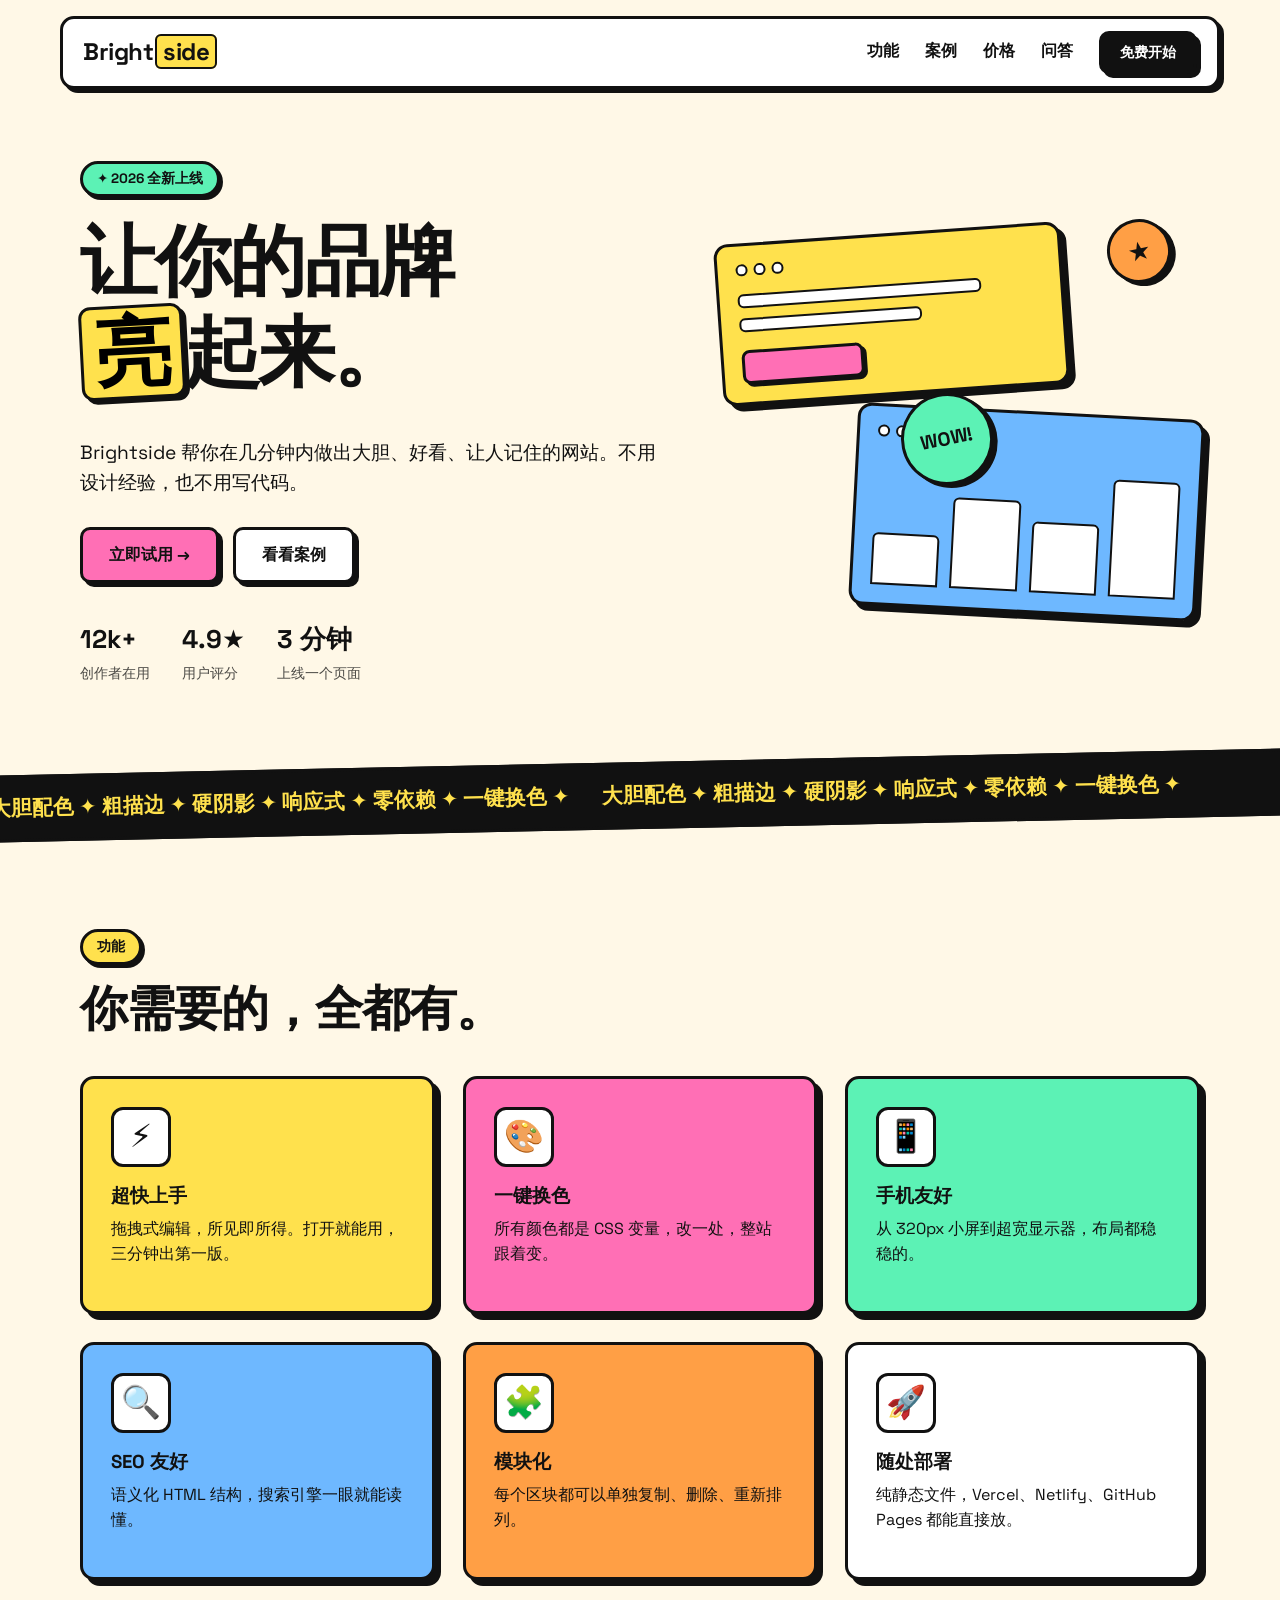
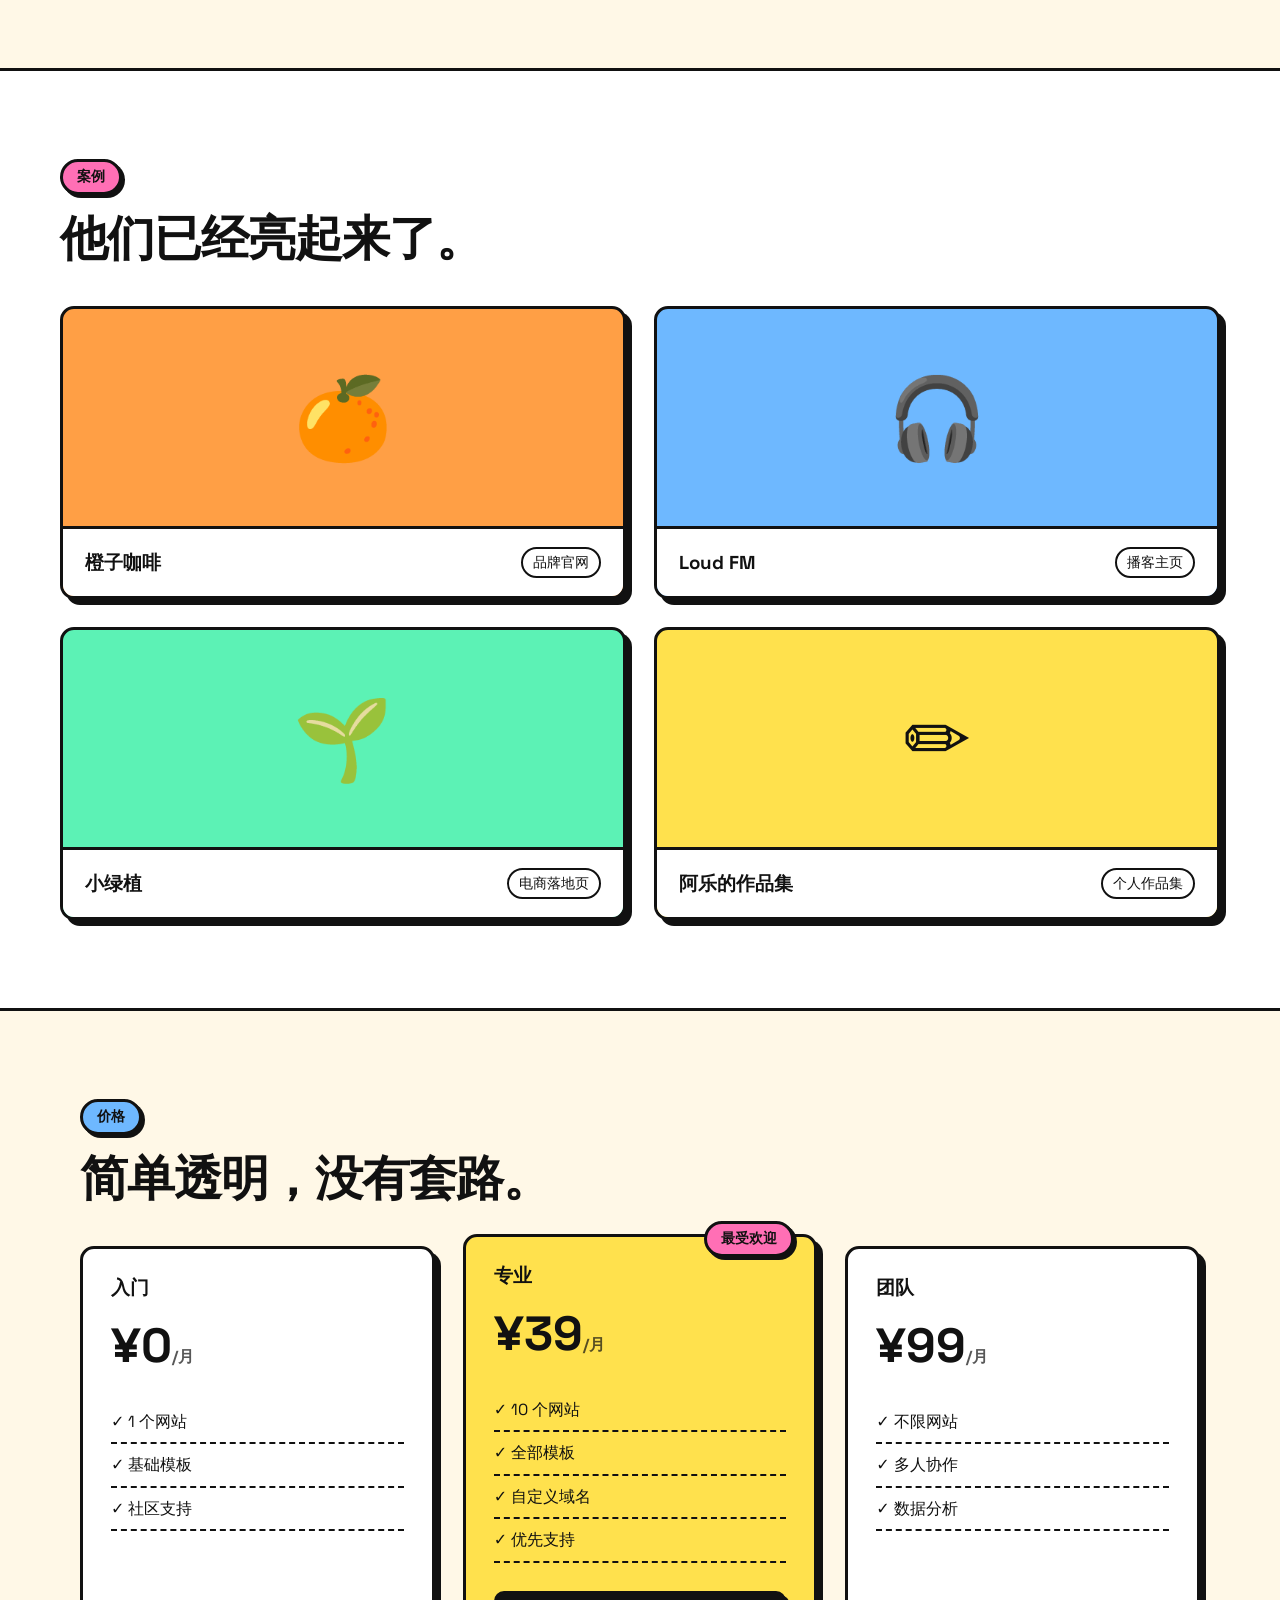
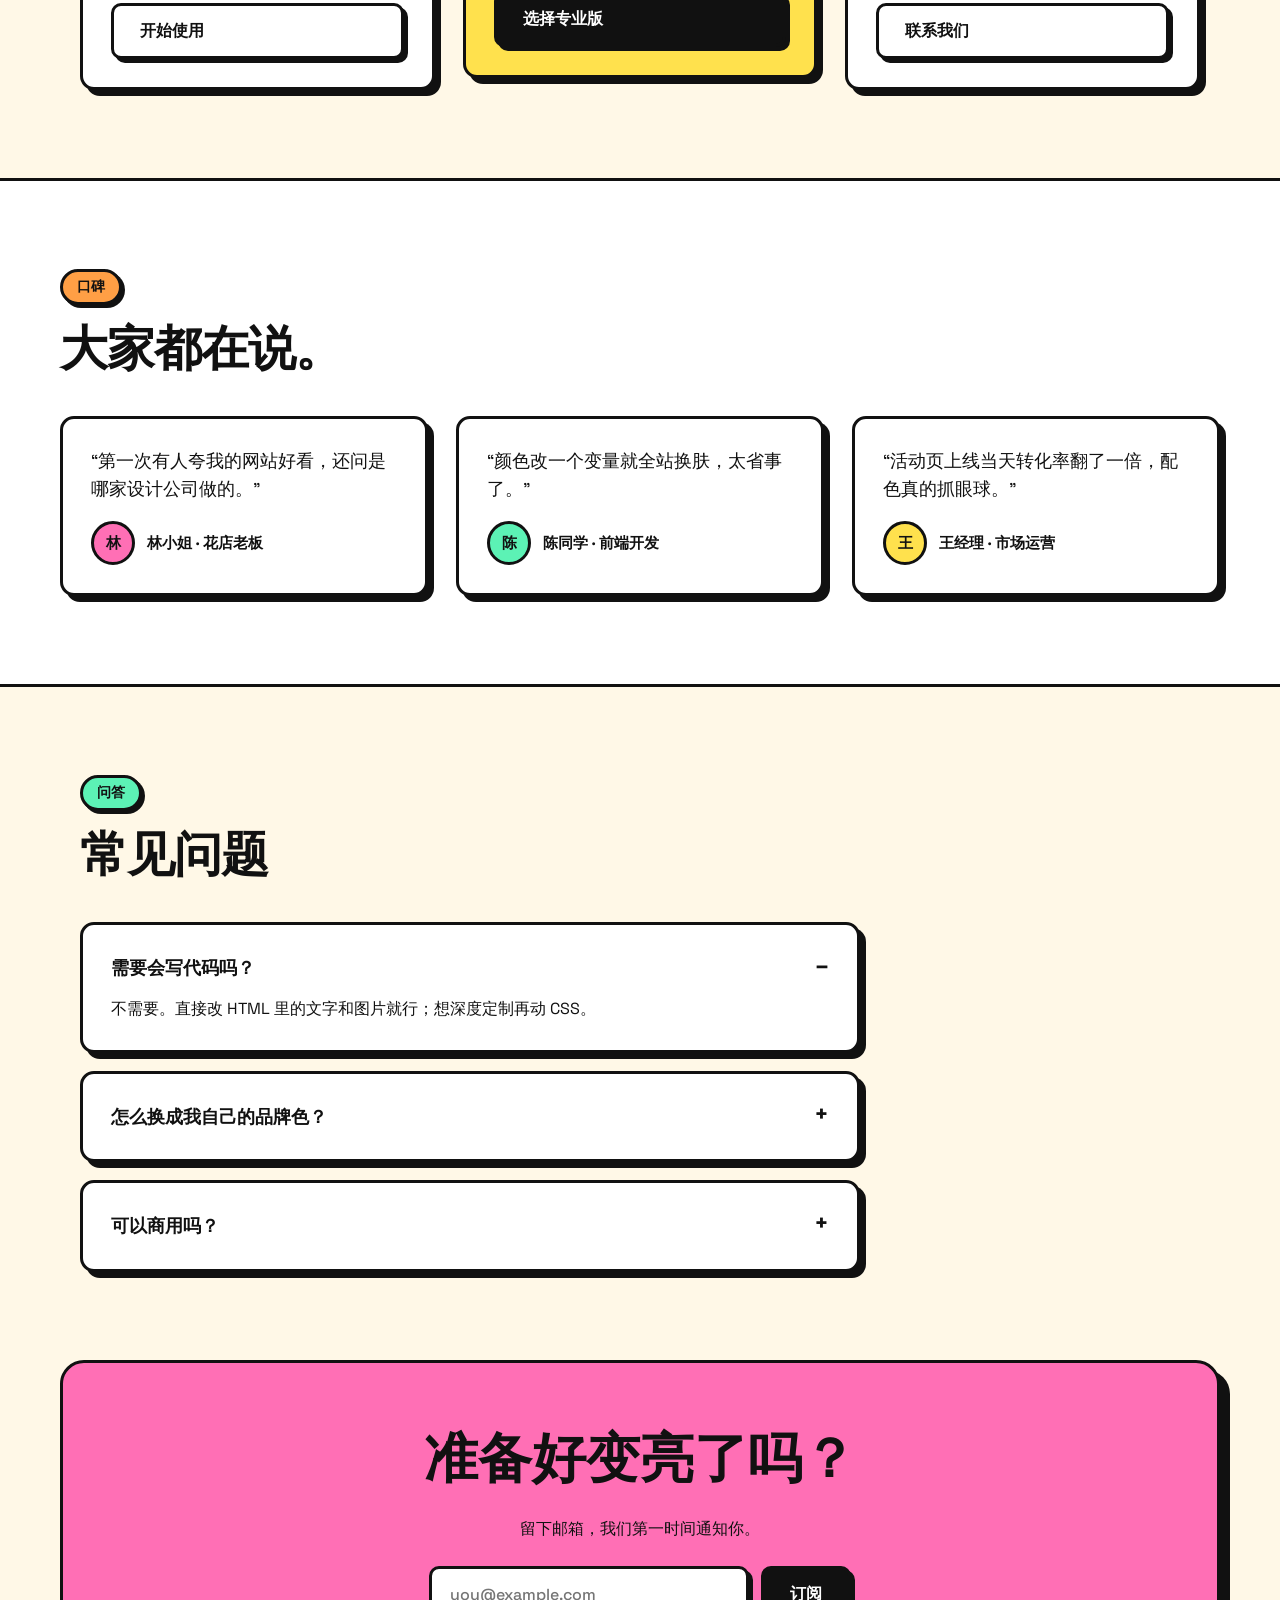
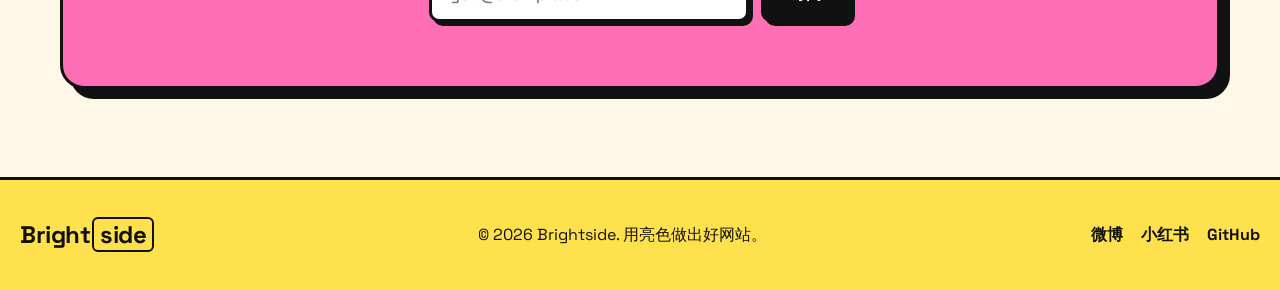
==== index.html @ 1e94d337 "Add Brightside neo-brutal bright landing page template Co-Authored-By: Claude Opus 5.5 (1M context) " ====
<!doctype html>
<html lang="zh-CN">
<head>
  <meta charset="utf-8">
  <meta name="viewport" content="width=device-width, initial-scale=1">
  <title>Brightside · 亮色网站模板</title>
  <meta name="description" content="一个 Neo-Brutal 风格的亮色网站模板：纯色亮块、粗黑描边、硬阴影。">
  <link rel="preconnect" href="https://fonts.googleapis.com">
  <link rel="preconnect" href="https://fonts.gstatic.com" crossorigin>
  <link href="https://fonts.googleapis.com/css2?family=Space+Grotesk:wght@500;700&display=swap" rel="stylesheet">
  <link rel="stylesheet" href="styles.css">
</head>
<body>

  <header class="nav">
    <a class="logo" href="#">Bright<span>side</span></a>
    <nav class="nav-links" id="navLinks">
      <a href="#features">功能</a>
      <a href="#work">案例</a>
      <a href="#pricing">价格</a>
      <a href="#faq">问答</a>
    </nav>
    <a class="btn btn-sm btn-dark nav-cta" href="#cta">免费开始</a>
    <button class="menu-btn" id="menuBtn" aria-label="打开菜单" aria-expanded="false">☰</button>
  </header>

  <main>
    <!-- Hero -->
    <section class="hero">
      <div class="hero-text">
        <span class="tag bg-mint">✦ 2026 全新上线</span>
        <h1>让你的品牌<br><mark>亮</mark>起来。</h1>
        <p class="lead">Brightside 帮你在几分钟内做出大胆、好看、让人记住的网站。不用设计经验，也不用写代码。</p>
        <div class="hero-actions">
          <a class="btn btn-pink" href="#cta">立即试用 →</a>
          <a class="btn btn-white" href="#work">看看案例</a>
        </div>
        <ul class="hero-stats">
          <li><strong>12k+</strong><span>创作者在用</span></li>
          <li><strong>4.9★</strong><span>用户评分</span></li>
          <li><strong>3 分钟</strong><span>上线一个页面</span></li>
        </ul>
      </div>
      <div class="hero-art" aria-hidden="true">
        <div class="card-stack">
          <div class="mock bg-yellow rot-l">
            <div class="mock-bar"><i></i><i></i><i></i></div>
            <div class="mock-line w80"></div>
            <div class="mock-line w60"></div>
            <div class="mock-btn bg-pink"></div>
          </div>
          <div class="mock bg-blue rot-r">
            <div class="mock-bar"><i></i><i></i><i></i></div>
            <div class="mock-chart">
              <span style="height:40%"></span><span style="height:70%"></span><span style="height:55%"></span><span style="height:90%"></span>
            </div>
          </div>
          <div class="sticker bg-mint">WOW!</div>
          <div class="sticker sticker-2 bg-orange">★</div>
        </div>
      </div>
    </section>

    <!-- Marquee -->
    <div class="marquee" aria-hidden="true">
      <div class="marquee-track">
        <span>大胆配色 ✦ 粗描边 ✦ 硬阴影 ✦ 响应式 ✦ 零依赖 ✦ 一键换色 ✦</span>
        <span>大胆配色 ✦ 粗描边 ✦ 硬阴影 ✦ 响应式 ✦ 零依赖 ✦ 一键换色 ✦</span>
      </div>
    </div>

    <!-- Features -->
    <section class="section" id="features">
      <div class="section-head">
        <span class="tag bg-yellow">功能</span>
        <h2>你需要的，全都有。</h2>
      </div>
      <div class="grid-3">
        <article class="box bg-yellow">
          <div class="icon">⚡</div>
          <h3>超快上手</h3>
          <p>拖拽式编辑，所见即所得。打开就能用，三分钟出第一版。</p>
        </article>
        <article class="box bg-pink">
          <div class="icon">🎨</div>
          <h3>一键换色</h3>
          <p>所有颜色都是 CSS 变量，改一处，整站跟着变。</p>
        </article>
        <article class="box bg-mint">
          <div class="icon">📱</div>
          <h3>手机友好</h3>
          <p>从 320px 小屏到超宽显示器，布局都稳稳的。</p>
        </article>
        <article class="box bg-blue">
          <div class="icon">🔍</div>
          <h3>SEO 友好</h3>
          <p>语义化 HTML 结构，搜索引擎一眼就能读懂。</p>
        </article>
        <article class="box bg-orange">
          <div class="icon">🧩</div>
          <h3>模块化</h3>
          <p>每个区块都可以单独复制、删除、重新排列。</p>
        </article>
        <article class="box bg-white">
          <div class="icon">🚀</div>
          <h3>随处部署</h3>
          <p>纯静态文件，Vercel、Netlify、GitHub Pages 都能直接放。</p>
        </article>
      </div>
    </section>

    <!-- Work -->
    <section class="section section-alt" id="work">
      <div class="section-head">
        <span class="tag bg-pink">案例</span>
        <h2>他们已经亮起来了。</h2>
      </div>
      <div class="work-grid">
        <a class="work bg-orange" href="#">
          <div class="work-img">🍊</div>
          <div class="work-meta"><h3>橙子咖啡</h3><span>品牌官网</span></div>
        </a>
        <a class="work bg-blue" href="#">
          <div class="work-img">🎧</div>
          <div class="work-meta"><h3>Loud FM</h3><span>播客主页</span></div>
        </a>
        <a class="work bg-mint" href="#">
          <div class="work-img">🌱</div>
          <div class="work-meta"><h3>小绿植</h3><span>电商落地页</span></div>
        </a>
        <a class="work bg-yellow" href="#">
          <div class="work-img">✏️</div>
          <div class="work-meta"><h3>阿乐的作品集</h3><span>个人作品集</span></div>
        </a>
      </div>
    </section>

    <!-- Pricing -->
    <section class="section" id="pricing">
      <div class="section-head">
        <span class="tag bg-blue">价格</span>
        <h2>简单透明，没有套路。</h2>
      </div>
      <div class="grid-3 pricing">
        <article class="box bg-white plan">
          <h3>入门</h3>
          <p class="price">¥0<small>/月</small></p>
          <ul><li>1 个网站</li><li>基础模板</li><li>社区支持</li></ul>
          <a class="btn btn-white" href="#cta">开始使用</a>
        </article>
        <article class="box bg-yellow plan plan-hot">
          <span class="badge bg-pink">最受欢迎</span>
          <h3>专业</h3>
          <p class="price">¥39<small>/月</small></p>
          <ul><li>10 个网站</li><li>全部模板</li><li>自定义域名</li><li>优先支持</li></ul>
          <a class="btn btn-dark" href="#cta">选择专业版</a>
        </article>
        <article class="box bg-white plan">
          <h3>团队</h3>
          <p class="price">¥99<small>/月</small></p>
          <ul><li>不限网站</li><li>多人协作</li><li>数据分析</li></ul>
          <a class="btn btn-white" href="#cta">联系我们</a>
        </article>
      </div>
    </section>

    <!-- Testimonials -->
    <section class="section section-alt">
      <div class="section-head">
        <span class="tag bg-orange">口碑</span>
        <h2>大家都在说。</h2>
      </div>
      <div class="grid-3">
        <blockquote class="box bg-white quote">
          <p>“第一次有人夸我的网站好看，还问是哪家设计公司做的。”</p>
          <footer><span class="avatar bg-pink">林</span>林小姐 · 花店老板</footer>
        </blockquote>
        <blockquote class="box bg-white quote">
          <p>“颜色改一个变量就全站换肤，太省事了。”</p>
          <footer><span class="avatar bg-mint">陈</span>陈同学 · 前端开发</footer>
        </blockquote>
        <blockquote class="box bg-white quote">
          <p>“活动页上线当天转化率翻了一倍，配色真的抓眼球。”</p>
          <footer><span class="avatar bg-yellow">王</span>王经理 · 市场运营</footer>
        </blockquote>
      </div>
    </section>

    <!-- FAQ -->
    <section class="section" id="faq">
      <div class="section-head">
        <span class="tag bg-mint">问答</span>
        <h2>常见问题</h2>
      </div>
      <div class="faq">
        <details class="box bg-white" open>
          <summary>需要会写代码吗？</summary>
          <p>不需要。直接改 HTML 里的文字和图片就行；想深度定制再动 CSS。</p>
        </details>
        <details class="box bg-white">
          <summary>怎么换成我自己的品牌色？</summary>
          <p>打开 styles.css，修改最上面 :root 里的颜色变量即可，全站自动同步。</p>
        </details>
        <details class="box bg-white">
          <summary>可以商用吗？</summary>
          <p>可以，这个模板可以自由用于个人和商业项目。</p>
        </details>
      </div>
    </section>

    <!-- CTA -->
    <section class="cta bg-pink" id="cta">
      <h2>准备好变亮了吗？</h2>
      <p>留下邮箱，我们第一时间通知你。</p>
      <form class="cta-form" onsubmit="event.preventDefault(); this.querySelector('button').textContent='已订阅 ✓';">
        <input type="email" placeholder="you@example.com" required aria-label="邮箱">
        <button class="btn btn-dark" type="submit">订阅</button>
      </form>
    </section>
  </main>

  <footer class="footer">
    <a class="logo" href="#">Bright<span>side</span></a>
    <p>© 2026 Brightside. 用亮色做出好网站。</p>
    <div class="footer-links">
      <a href="#">微博</a><a href="#">小红书</a><a href="#">GitHub</a>
    </div>
  </footer>

  <script>
    const btn = document.getElementById('menuBtn');
    const links = document.getElementById('navLinks');
    btn.addEventListener('click', () => {
      const open = links.classList.toggle('open');
      btn.setAttribute('aria-expanded', open);
    });
    links.querySelectorAll('a').forEach(a => a.addEventListener('click', () => links.classList.remove('open')));
  </script>
</body>
</html>
---- styles.css ----
/* ==========================================================
   Brightside · Neo-Brutal 亮色模板
   换品牌色：只需修改下面 :root 里的变量
   ========================================================== */
:root {
  --yellow: #FFE14D;
  --pink:   #FF6FB5;
  --mint:   #5CF2B5;
  --blue:   #6EB8FF;
  --orange: #FF9F45;
  --white:  #FFFFFF;
  --cream:  #FFF8E7;
  --ink:    #111111;

  --border: 3px solid var(--ink);
  --shadow: 6px 6px 0 var(--ink);
  --shadow-sm: 4px 4px 0 var(--ink);
  --radius: 14px;
  --max: 1160px;
  --font: "Space Grotesk", "PingFang SC", "Microsoft YaHei", "Noto Sans SC", system-ui, sans-serif;
}

*, *::before, *::after { box-sizing: border-box; }
html { scroll-behavior: smooth; overflow-x: clip; }
body {
  margin: 0;
  font-family: var(--font);
  color: var(--ink);
  background: var(--cream);
  line-height: 1.6;
  -webkit-font-smoothing: antialiased;
  overflow-x: clip;
}
a { color: inherit; text-decoration: none; }
h1, h2, h3 { line-height: 1.15; margin: 0 0 .5em; font-weight: 700; }
p { margin: 0 0 1em; }

/* ---------- 颜色工具类 ---------- */
.bg-yellow { background: var(--yellow); }
.bg-pink   { background: var(--pink); }
.bg-mint   { background: var(--mint); }
.bg-blue   { background: var(--blue); }
.bg-orange { background: var(--orange); }
.bg-white  { background: var(--white); }

/* ---------- 通用组件 ---------- */
.box {
  border: var(--border);
  border-radius: var(--radius);
  box-shadow: var(--shadow);
  padding: 28px;
  transition: transform .15s, box-shadow .15s;
}
.box:hover { transform: translate(-3px, -3px); box-shadow: 9px 9px 0 var(--ink); }

.tag, .badge {
  display: inline-block;
  border: var(--border);
  border-radius: 999px;
  padding: 4px 14px;
  font-size: .85rem;
  font-weight: 700;
  box-shadow: 3px 3px 0 var(--ink);
}

.btn {
  display: inline-flex;
  align-items: center;
  gap: 6px;
  border: var(--border);
  border-radius: 10px;
  padding: 14px 26px;
  font: 700 1rem var(--font);
  cursor: pointer;
  box-shadow: var(--shadow-sm);
  transition: transform .1s, box-shadow .1s;
}
.btn:hover  { transform: translate(-2px, -2px); box-shadow: 6px 6px 0 var(--ink); }
.btn:active { transform: translate(4px, 4px);  box-shadow: 0 0 0 var(--ink); }
.btn-sm    { padding: 9px 18px; font-size: .9rem; }
.btn-pink  { background: var(--pink); }
.btn-white { background: var(--white); }
.btn-dark  { background: var(--ink); color: var(--white); }

/* ---------- 导航 ---------- */
.nav {
  position: sticky; top: 0; z-index: 10;
  display: flex; align-items: center; gap: 24px;
  max-width: var(--max); margin: 16px auto 0; padding: 12px 20px;
  background: var(--white);
  border: var(--border); border-radius: var(--radius); box-shadow: var(--shadow-sm);
}
.logo { font-size: 1.5rem; font-weight: 700; letter-spacing: -.02em; }
.logo span { background: var(--yellow); padding: 0 6px; border: 2px solid var(--ink); border-radius: 6px; margin-left: 2px; }
.nav-links { display: flex; gap: 22px; margin-left: auto; font-weight: 700; }
.nav-links a { padding: 4px 2px; border-bottom: 3px solid transparent; }
.nav-links a:hover { border-color: var(--pink); }
.menu-btn { display: none; margin-left: auto; font-size: 1.4rem; background: var(--yellow); border: var(--border); border-radius: 8px; padding: 2px 12px; cursor: pointer; }

/* ---------- Hero ---------- */
.hero {
  max-width: var(--max); margin: 0 auto; padding: 72px 20px 64px;
  display: grid; grid-template-columns: 1.1fr .9fr; gap: 48px; align-items: center;
}
.hero h1 { font-size: clamp(2.6rem, 6vw, 4.8rem); letter-spacing: -.03em; margin-top: 20px; }
.hero mark { background: var(--yellow); padding: 0 .15em; border: var(--border); border-radius: 12px; box-shadow: var(--shadow-sm); display: inline-block; transform: rotate(-3deg); }
.lead { font-size: 1.2rem; max-width: 34em; }
.hero-actions { display: flex; flex-wrap: wrap; gap: 14px; margin: 28px 0 36px; }
.hero-stats { list-style: none; padding: 0; margin: 0; display: flex; gap: 32px; flex-wrap: wrap; }
.hero-stats strong { display: block; font-size: 1.6rem; }
.hero-stats span { font-size: .9rem; opacity: .75; }

.hero-art { position: relative; min-height: 380px; }
.card-stack { position: relative; height: 100%; min-height: 380px; }
.mock {
  position: absolute; width: 72%; padding: 18px;
  border: var(--border); border-radius: var(--radius); box-shadow: var(--shadow);
}
.mock:first-child { top: 0; left: 0; }
.mock:nth-child(2) { bottom: 0; right: 0; }
.rot-l { transform: rotate(-4deg); }
.rot-r { transform: rotate(3deg); }
.mock-bar { display: flex; gap: 6px; margin-bottom: 18px; }
.mock-bar i { width: 12px; height: 12px; border-radius: 50%; border: 2px solid var(--ink); background: var(--white); }
.mock-line { height: 14px; background: var(--white); border: 2px solid var(--ink); border-radius: 6px; margin-bottom: 10px; }
.w80 { width: 80%; } .w60 { width: 60%; }
.mock-btn { width: 40%; height: 34px; border: var(--border); border-radius: 8px; margin-top: 18px; box-shadow: 3px 3px 0 var(--ink); }
.mock-chart { display: flex; align-items: flex-end; gap: 12px; height: 130px; }
.mock-chart span { flex: 1; background: var(--white); border: 2px solid var(--ink); border-radius: 6px 6px 0 0; }
.sticker {
  position: absolute; top: 42%; left: 38%;
  border: var(--border); border-radius: 50%; width: 92px; height: 92px;
  display: grid; place-items: center; font-weight: 700; font-size: 1.2rem;
  box-shadow: var(--shadow-sm); transform: rotate(-12deg);
  animation: bob 3s ease-in-out infinite;
}
.sticker-2 { top: -14px; left: auto; right: 6%; width: 64px; height: 64px; font-size: 1.6rem; animation-delay: -1.5s; }
@keyframes bob { 50% { translate: 0 -10px; } }

/* ---------- 跑马灯 ---------- */
.marquee { overflow: hidden; background: var(--ink); color: var(--yellow); border-block: var(--border); padding: 14px 0; transform: rotate(-1.2deg); margin: 12px -10px; }
.marquee-track { display: flex; width: max-content; animation: scroll 22s linear infinite; }
.marquee-track span { font-size: 1.3rem; font-weight: 700; white-space: nowrap; padding-right: 2rem; }
@keyframes scroll { to { transform: translateX(-50%); } }

/* ---------- 区块 ---------- */
.section { max-width: var(--max); margin: 0 auto; padding: 88px 20px; }
.section-alt { max-width: none; background: var(--white); border-block: var(--border); }
.section-alt > * { max-width: var(--max); margin-inline: auto; }
.section-head { margin-bottom: 40px; }
.section-head h2 { font-size: clamp(2rem, 4vw, 3rem); margin-top: 16px; letter-spacing: -.02em; }

.grid-3 { display: grid; grid-template-columns: repeat(3, 1fr); gap: 28px; }
.icon { font-size: 2rem; width: 60px; height: 60px; display: grid; place-items: center; background: var(--white); border: var(--border); border-radius: 12px; margin-bottom: 18px; }

/* 案例 */
.work-grid { display: grid; grid-template-columns: repeat(2, 1fr); gap: 28px; }
.work { border: var(--border); border-radius: var(--radius); box-shadow: var(--shadow); overflow: hidden; transition: transform .15s, box-shadow .15s; }
.work:hover { transform: translate(-3px, -3px) rotate(-.5deg); box-shadow: 9px 9px 0 var(--ink); }
.work-img { height: 220px; display: grid; place-items: center; font-size: 5rem; border-bottom: var(--border); }
.work-meta { background: var(--white); padding: 18px 22px; display: flex; justify-content: space-between; align-items: center; }
.work-meta h3 { margin: 0; }
.work-meta span { font-size: .9rem; border: 2px solid var(--ink); border-radius: 999px; padding: 2px 10px; }

/* 价格 */
.plan { display: flex; flex-direction: column; position: relative; }
.plan ul { list-style: none; padding: 0; margin: 0 0 28px; flex: 1; }
.plan li { padding: 8px 0; border-bottom: 2px dashed var(--ink); }
.plan li::before { content: "✓ "; font-weight: 700; }
.price { font-size: 3rem; font-weight: 700; margin: 0 0 16px; }
.price small { font-size: 1rem; opacity: .7; }
.plan-hot { transform: translateY(-12px); }
.plan-hot:hover { transform: translate(-3px, -15px); }
.badge { position: absolute; top: -16px; right: 20px; }

/* 口碑 */
.quote { margin: 0; display: flex; flex-direction: column; justify-content: space-between; }
.quote p { font-size: 1.1rem; }
.quote footer { display: flex; align-items: center; gap: 12px; font-weight: 700; font-size: .95rem; }
.avatar { width: 44px; height: 44px; border-radius: 50%; border: var(--border); display: grid; place-items: center; }

/* 问答 */
.faq { display: grid; gap: 18px; max-width: 780px; }
.faq summary { font-weight: 700; font-size: 1.15rem; cursor: pointer; list-style: none; display: flex; justify-content: space-between; }
.faq summary::-webkit-details-marker { display: none; }
.faq summary::after { content: "+"; font-size: 1.5rem; line-height: 1; }
.faq details[open] summary::after { content: "–"; }
.faq details p { margin: 14px 0 0; }

/* CTA */
.cta { max-width: var(--max); margin: 0 auto 88px; padding: 64px 28px; text-align: center; border: var(--border); border-radius: 24px; box-shadow: 10px 10px 0 var(--ink); }
.cta h2 { font-size: clamp(2rem, 5vw, 3.4rem); }
.cta-form { display: flex; gap: 12px; justify-content: center; flex-wrap: wrap; margin-top: 24px; }
.cta-form input { font: 500 1rem var(--font); padding: 14px 18px; min-width: 0; width: 320px; max-width: 100%; border: var(--border); border-radius: 10px; box-shadow: var(--shadow-sm); outline: none; }
.cta-form input:focus { background: var(--yellow); }

/* 页脚 */
.footer { border-top: var(--border); background: var(--yellow); padding: 36px 20px; display: flex; flex-wrap: wrap; gap: 16px; align-items: center; justify-content: space-between; }
.footer p { margin: 0; }
.footer-links { display: flex; gap: 18px; font-weight: 700; }
.footer-links a:hover { text-decoration: underline; text-decoration-thickness: 3px; }

/* ---------- 响应式 ---------- */
@media (max-width: 900px) {
  .hero { grid-template-columns: 1fr; padding-top: 48px; }
  .hero-art { min-height: 320px; }
  .grid-3 { grid-template-columns: 1fr 1fr; }
  .plan-hot { transform: none; }
  .plan-hot:hover { transform: translate(-3px, -3px); }
}
@media (max-width: 640px) {
  .nav { margin: 10px 12px 0; gap: 12px; }
  .nav-cta { display: none; }
  .menu-btn { display: block; }
  .nav-links { display: none; position: absolute; top: calc(100% + 8px); left: 0; right: 0; flex-direction: column; gap: 0; background: var(--white); border: var(--border); border-radius: var(--radius); box-shadow: var(--shadow-sm); padding: 8px 16px; }
  .nav-links.open { display: flex; }
  .nav-links a { padding: 12px 0; border-bottom: 2px dashed var(--ink); }
  .nav-links a:last-child { border-bottom: 0; }
  .hero, .section { padding-left: 16px; padding-right: 16px; }
  .grid-3, .work-grid { grid-template-columns: 1fr; }
  .section { padding-top: 64px; padding-bottom: 64px; }
  .cta { margin: 0 16px 64px; }
  .box { padding: 22px; }
}

@media (prefers-reduced-motion: reduce) {
  *, *::before, *::after { animation: none !important; transition: none !important; }
}
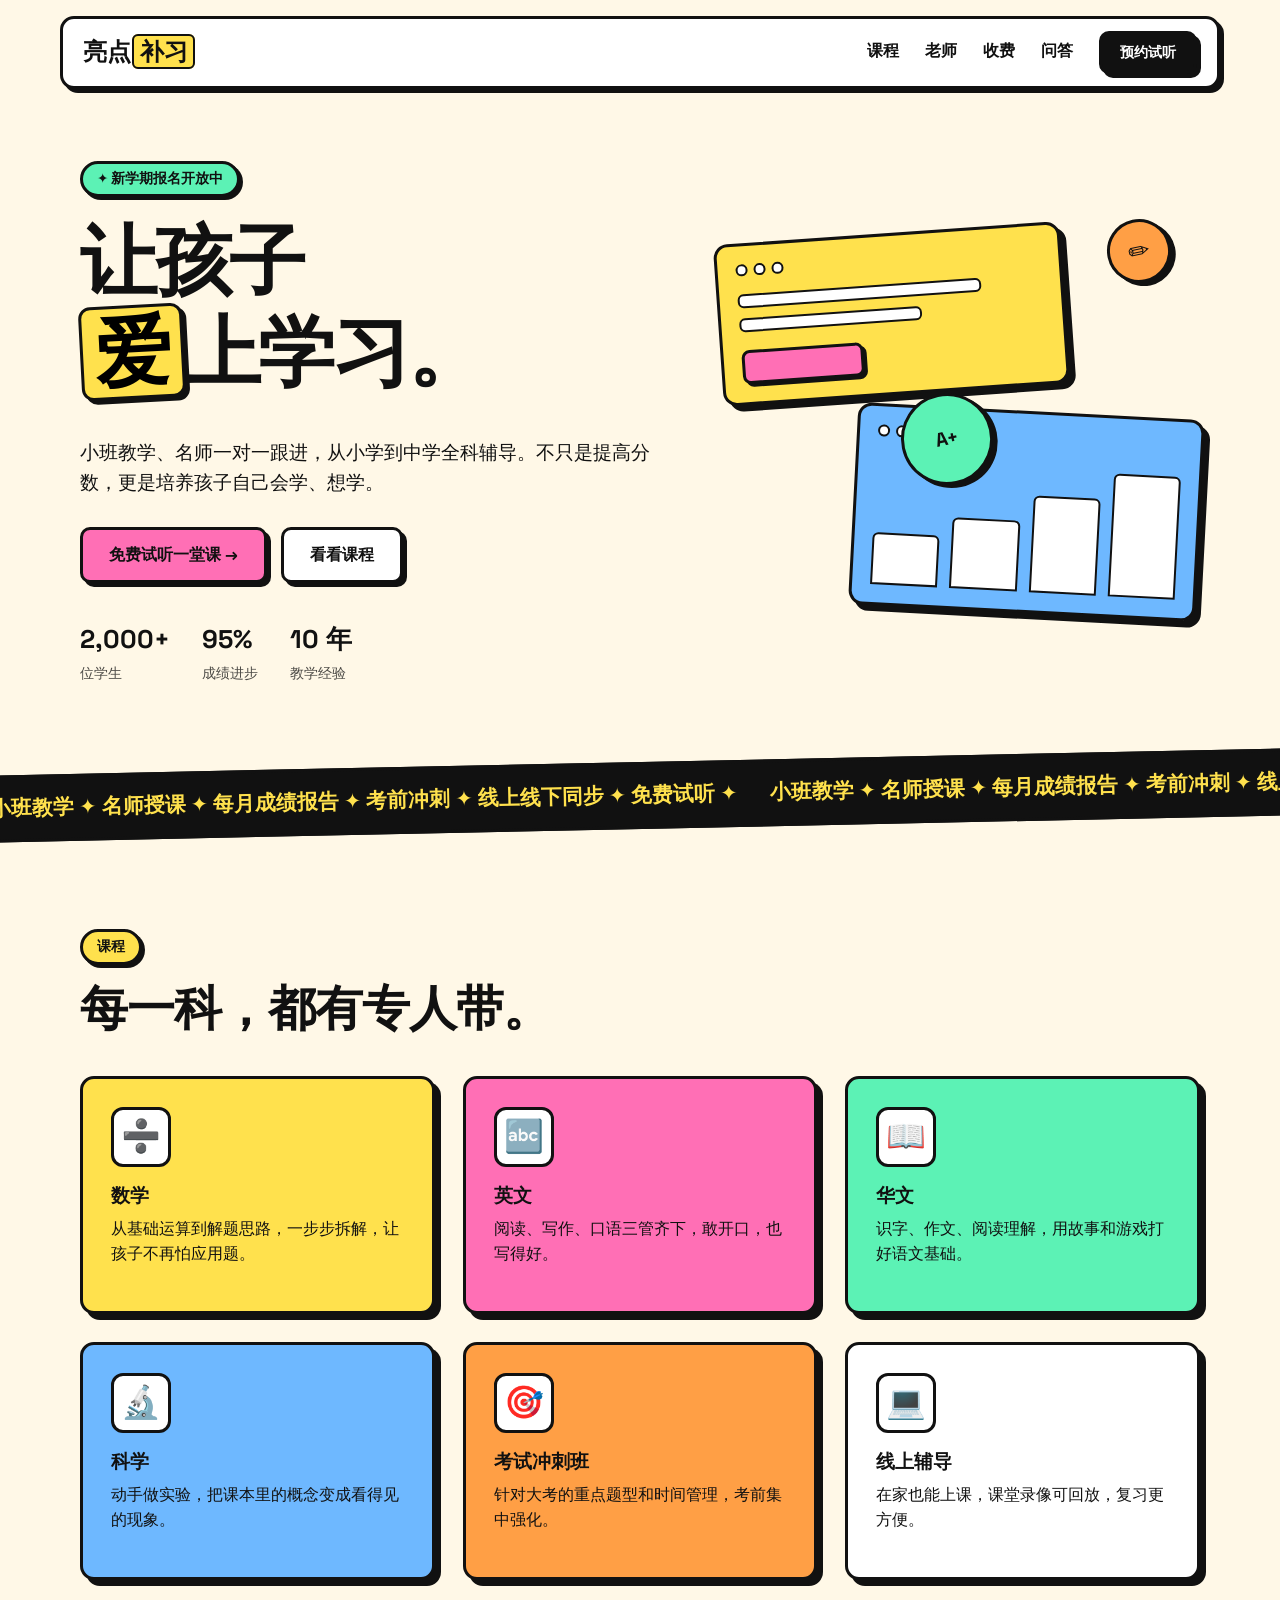
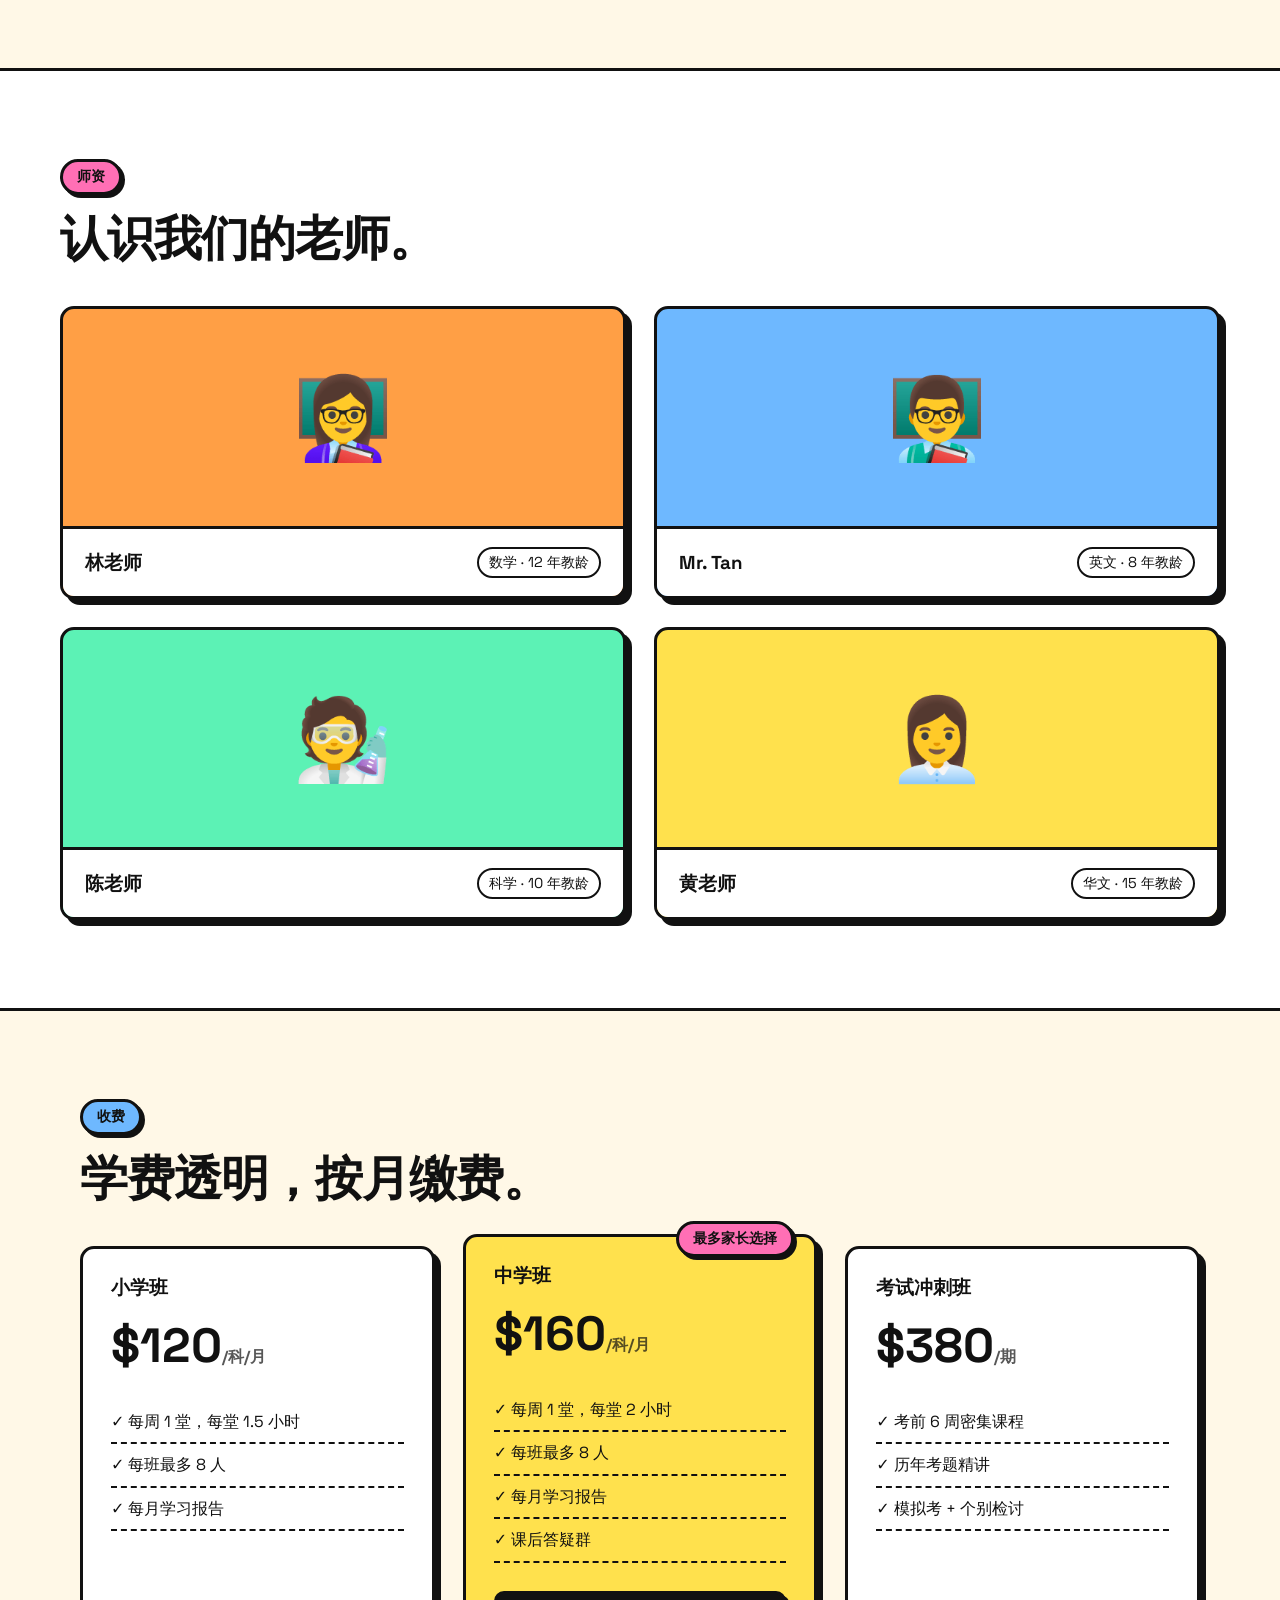
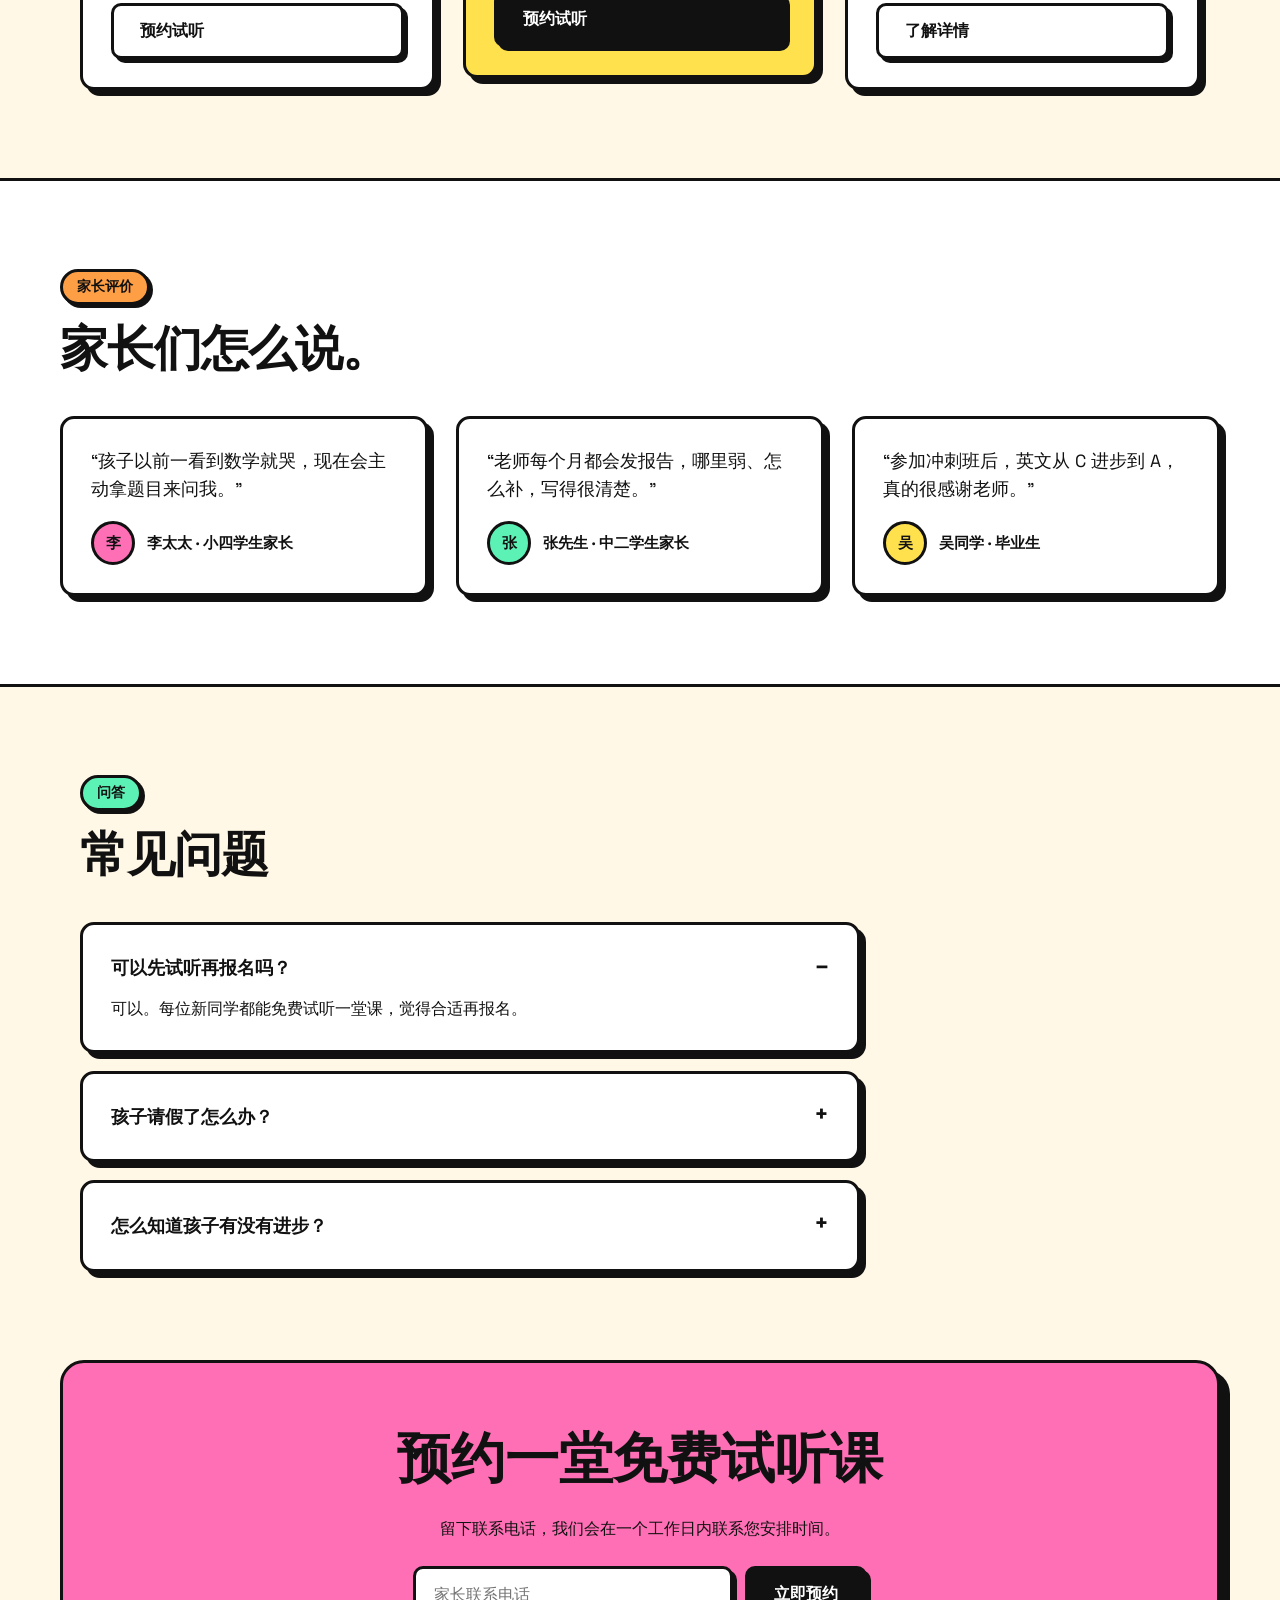
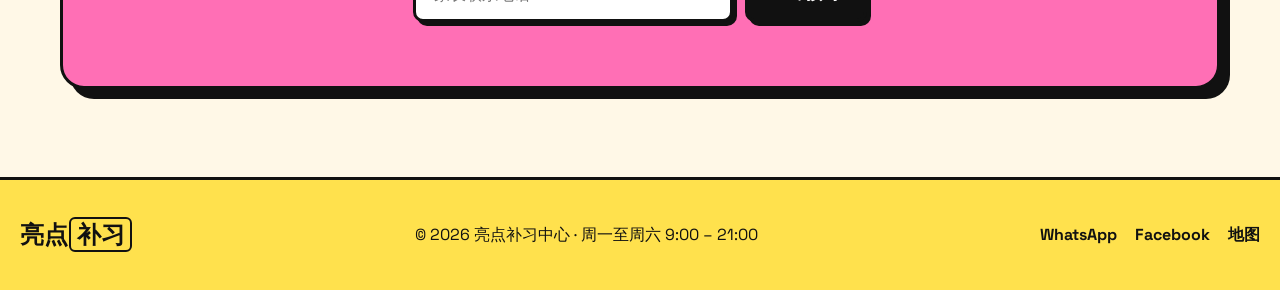
==== commit 4e53938b: "Switch template content to a tuition center theme Co-Authored-By: Claude Opus 5.5 (1M context) <nore" ====
--- a/index.html
+++ b/index.html
@@ -3,8 +3,8 @@
 <head>
   <meta charset="utf-8">
   <meta name="viewport" content="width=device-width, initial-scale=1">
-  <title>Brightside · 亮色网站模板</title>
-  <meta name="description" content="一个 Neo-Brutal 风格的亮色网站模板：纯色亮块、粗黑描边、硬阴影。">
+  <title>亮点补习中心 · Bright Point Learning</title>
+  <meta name="description" content="亮点补习中心：小班教学、名师授课，数学、英文、华文、科学全科辅导。">
   <link rel="preconnect" href="https://fonts.googleapis.com">
   <link rel="preconnect" href="https://fonts.gstatic.com" crossorigin>
   <link href="https://fonts.googleapis.com/css2?family=Space+Grotesk:wght@500;700&display=swap" rel="stylesheet">
@@ -13,14 +13,14 @@
 <body>
 
   <header class="nav">
-    <a class="logo" href="#">Bright<span>side</span></a>
+    <a class="logo" href="#">亮点<span>补习</span></a>
     <nav class="nav-links" id="navLinks">
-      <a href="#features">功能</a>
-      <a href="#work">案例</a>
-      <a href="#pricing">价格</a>
+      <a href="#features">课程</a>
+      <a href="#work">老师</a>
+      <a href="#pricing">收费</a>
       <a href="#faq">问答</a>
     </nav>
-    <a class="btn btn-sm btn-dark nav-cta" href="#cta">免费开始</a>
+    <a class="btn btn-sm btn-dark nav-cta" href="#cta">预约试听</a>
     <button class="menu-btn" id="menuBtn" aria-label="打开菜单" aria-expanded="false">☰</button>
   </header>
 
@@ -28,17 +28,17 @@
     <!-- Hero -->
     <section class="hero">
       <div class="hero-text">
-        <span class="tag bg-mint">✦ 2026 全新上线</span>
-        <h1>让你的品牌<br><mark>亮</mark>起来。</h1>
-        <p class="lead">Brightside 帮你在几分钟内做出大胆、好看、让人记住的网站。不用设计经验，也不用写代码。</p>
+        <span class="tag bg-mint">✦ 新学期报名开放中</span>
+        <h1>让孩子<br><mark>爱</mark>上学习。</h1>
+        <p class="lead">小班教学、名师一对一跟进，从小学到中学全科辅导。不只是提高分数，更是培养孩子自己会学、想学。</p>
         <div class="hero-actions">
-          <a class="btn btn-pink" href="#cta">立即试用 →</a>
-          <a class="btn btn-white" href="#work">看看案例</a>
+          <a class="btn btn-pink" href="#cta">免费试听一堂课 →</a>
+          <a class="btn btn-white" href="#features">看看课程</a>
         </div>
         <ul class="hero-stats">
-          <li><strong>12k+</strong><span>创作者在用</span></li>
-          <li><strong>4.9★</strong><span>用户评分</span></li>
-          <li><strong>3 分钟</strong><span>上线一个页面</span></li>
+          <li><strong>2,000+</strong><span>位学生</span></li>
+          <li><strong>95%</strong><span>成绩进步</span></li>
+          <li><strong>10 年</strong><span>教学经验</span></li>
         </ul>
       </div>
       <div class="hero-art" aria-hidden="true">
@@ -52,11 +52,11 @@
           <div class="mock bg-blue rot-r">
             <div class="mock-bar"><i></i><i></i><i></i></div>
             <div class="mock-chart">
-              <span style="height:40%"></span><span style="height:70%"></span><span style="height:55%"></span><span style="height:90%"></span>
+              <span style="height:40%"></span><span style="height:55%"></span><span style="height:75%"></span><span style="height:95%"></span>
             </div>
           </div>
-          <div class="sticker bg-mint">WOW!</div>
-          <div class="sticker sticker-2 bg-orange">★</div>
+          <div class="sticker bg-mint">A+</div>
+          <div class="sticker sticker-2 bg-orange">✏️</div>
         </div>
       </div>
     </section>
@@ -64,73 +64,73 @@
     <!-- Marquee -->
     <div class="marquee" aria-hidden="true">
       <div class="marquee-track">
-        <span>大胆配色 ✦ 粗描边 ✦ 硬阴影 ✦ 响应式 ✦ 零依赖 ✦ 一键换色 ✦</span>
-        <span>大胆配色 ✦ 粗描边 ✦ 硬阴影 ✦ 响应式 ✦ 零依赖 ✦ 一键换色 ✦</span>
+        <span>小班教学 ✦ 名师授课 ✦ 每月成绩报告 ✦ 考前冲刺 ✦ 线上线下同步 ✦ 免费试听 ✦</span>
+        <span>小班教学 ✦ 名师授课 ✦ 每月成绩报告 ✦ 考前冲刺 ✦ 线上线下同步 ✦ 免费试听 ✦</span>
       </div>
     </div>
 
-    <!-- Features -->
+    <!-- Courses -->
     <section class="section" id="features">
       <div class="section-head">
-        <span class="tag bg-yellow">功能</span>
-        <h2>你需要的，全都有。</h2>
+        <span class="tag bg-yellow">课程</span>
+        <h2>每一科，都有专人带。</h2>
       </div>
       <div class="grid-3">
         <article class="box bg-yellow">
-          <div class="icon">⚡</div>
-          <h3>超快上手</h3>
-          <p>拖拽式编辑，所见即所得。打开就能用，三分钟出第一版。</p>
+          <div class="icon">➗</div>
+          <h3>数学</h3>
+          <p>从基础运算到解题思路，一步步拆解，让孩子不再怕应用题。</p>
         </article>
         <article class="box bg-pink">
-          <div class="icon">🎨</div>
-          <h3>一键换色</h3>
-          <p>所有颜色都是 CSS 变量，改一处，整站跟着变。</p>
+          <div class="icon">🔤</div>
+          <h3>英文</h3>
+          <p>阅读、写作、口语三管齐下，敢开口，也写得好。</p>
         </article>
         <article class="box bg-mint">
-          <div class="icon">📱</div>
-          <h3>手机友好</h3>
-          <p>从 320px 小屏到超宽显示器，布局都稳稳的。</p>
+          <div class="icon">📖</div>
+          <h3>华文</h3>
+          <p>识字、作文、阅读理解，用故事和游戏打好语文基础。</p>
         </article>
         <article class="box bg-blue">
-          <div class="icon">🔍</div>
-          <h3>SEO 友好</h3>
-          <p>语义化 HTML 结构，搜索引擎一眼就能读懂。</p>
+          <div class="icon">🔬</div>
+          <h3>科学</h3>
+          <p>动手做实验，把课本里的概念变成看得见的现象。</p>
         </article>
         <article class="box bg-orange">
-          <div class="icon">🧩</div>
-          <h3>模块化</h3>
-          <p>每个区块都可以单独复制、删除、重新排列。</p>
+          <div class="icon">🎯</div>
+          <h3>考试冲刺班</h3>
+          <p>针对大考的重点题型和时间管理，考前集中强化。</p>
         </article>
         <article class="box bg-white">
-          <div class="icon">🚀</div>
-          <h3>随处部署</h3>
-          <p>纯静态文件，Vercel、Netlify、GitHub Pages 都能直接放。</p>
-        </article>
-      </div>
-    </section>
-
-    <!-- Work -->
+          <div class="icon">💻</div>
+          <h3>线上辅导</h3>
+          <p>在家也能上课，课堂录像可回放，复习更方便。</p>
+        </article>
+      </div>
+    </section>
+
+    <!-- Teachers -->
     <section class="section section-alt" id="work">
       <div class="section-head">
-        <span class="tag bg-pink">案例</span>
-        <h2>他们已经亮起来了。</h2>
+        <span class="tag bg-pink">师资</span>
+        <h2>认识我们的老师。</h2>
       </div>
       <div class="work-grid">
         <a class="work bg-orange" href="#">
-          <div class="work-img">🍊</div>
-          <div class="work-meta"><h3>橙子咖啡</h3><span>品牌官网</span></div>
+          <div class="work-img">👩‍🏫</div>
+          <div class="work-meta"><h3>林老师</h3><span>数学 · 12 年教龄</span></div>
         </a>
         <a class="work bg-blue" href="#">
-          <div class="work-img">🎧</div>
-          <div class="work-meta"><h3>Loud FM</h3><span>播客主页</span></div>
+          <div class="work-img">👨‍🏫</div>
+          <div class="work-meta"><h3>Mr. Tan</h3><span>英文 · 8 年教龄</span></div>
         </a>
         <a class="work bg-mint" href="#">
-          <div class="work-img">🌱</div>
-          <div class="work-meta"><h3>小绿植</h3><span>电商落地页</span></div>
+          <div class="work-img">🧑‍🔬</div>
+          <div class="work-meta"><h3>陈老师</h3><span>科学 · 10 年教龄</span></div>
         </a>
         <a class="work bg-yellow" href="#">
-          <div class="work-img">✏️</div>
-          <div class="work-meta"><h3>阿乐的作品集</h3><span>个人作品集</span></div>
+          <div class="work-img">👩‍💼</div>
+          <div class="work-meta"><h3>黄老师</h3><span>华文 · 15 年教龄</span></div>
         </a>
       </div>
     </section>
@@ -138,28 +138,28 @@
     <!-- Pricing -->
     <section class="section" id="pricing">
       <div class="section-head">
-        <span class="tag bg-blue">价格</span>
-        <h2>简单透明，没有套路。</h2>
+        <span class="tag bg-blue">收费</span>
+        <h2>学费透明，按月缴费。</h2>
       </div>
       <div class="grid-3 pricing">
         <article class="box bg-white plan">
-          <h3>入门</h3>
-          <p class="price">¥0<small>/月</small></p>
-          <ul><li>1 个网站</li><li>基础模板</li><li>社区支持</li></ul>
-          <a class="btn btn-white" href="#cta">开始使用</a>
+          <h3>小学班</h3>
+          <p class="price">$120<small>/科/月</small></p>
+          <ul><li>每周 1 堂，每堂 1.5 小时</li><li>每班最多 8 人</li><li>每月学习报告</li></ul>
+          <a class="btn btn-white" href="#cta">预约试听</a>
         </article>
         <article class="box bg-yellow plan plan-hot">
-          <span class="badge bg-pink">最受欢迎</span>
-          <h3>专业</h3>
-          <p class="price">¥39<small>/月</small></p>
-          <ul><li>10 个网站</li><li>全部模板</li><li>自定义域名</li><li>优先支持</li></ul>
-          <a class="btn btn-dark" href="#cta">选择专业版</a>
+          <span class="badge bg-pink">最多家长选择</span>
+          <h3>中学班</h3>
+          <p class="price">$160<small>/科/月</small></p>
+          <ul><li>每周 1 堂，每堂 2 小时</li><li>每班最多 8 人</li><li>每月学习报告</li><li>课后答疑群</li></ul>
+          <a class="btn btn-dark" href="#cta">预约试听</a>
         </article>
         <article class="box bg-white plan">
-          <h3>团队</h3>
-          <p class="price">¥99<small>/月</small></p>
-          <ul><li>不限网站</li><li>多人协作</li><li>数据分析</li></ul>
-          <a class="btn btn-white" href="#cta">联系我们</a>
+          <h3>考试冲刺班</h3>
+          <p class="price">$380<small>/期</small></p>
+          <ul><li>考前 6 周密集课程</li><li>历年考题精讲</li><li>模拟考 + 个别检讨</li></ul>
+          <a class="btn btn-white" href="#cta">了解详情</a>
         </article>
       </div>
     </section>
@@ -167,21 +167,21 @@
     <!-- Testimonials -->
     <section class="section section-alt">
       <div class="section-head">
-        <span class="tag bg-orange">口碑</span>
-        <h2>大家都在说。</h2>
+        <span class="tag bg-orange">家长评价</span>
+        <h2>家长们怎么说。</h2>
       </div>
       <div class="grid-3">
         <blockquote class="box bg-white quote">
-          <p>“第一次有人夸我的网站好看，还问是哪家设计公司做的。”</p>
-          <footer><span class="avatar bg-pink">林</span>林小姐 · 花店老板</footer>
+          <p>“孩子以前一看到数学就哭，现在会主动拿题目来问我。”</p>
+          <footer><span class="avatar bg-pink">李</span>李太太 · 小四学生家长</footer>
         </blockquote>
         <blockquote class="box bg-white quote">
-          <p>“颜色改一个变量就全站换肤，太省事了。”</p>
-          <footer><span class="avatar bg-mint">陈</span>陈同学 · 前端开发</footer>
+          <p>“老师每个月都会发报告，哪里弱、怎么补，写得很清楚。”</p>
+          <footer><span class="avatar bg-mint">张</span>张先生 · 中二学生家长</footer>
         </blockquote>
         <blockquote class="box bg-white quote">
-          <p>“活动页上线当天转化率翻了一倍，配色真的抓眼球。”</p>
-          <footer><span class="avatar bg-yellow">王</span>王经理 · 市场运营</footer>
+          <p>“参加冲刺班后，英文从 C 进步到 A，真的很感谢老师。”</p>
+          <footer><span class="avatar bg-yellow">吴</span>吴同学 · 毕业生</footer>
         </blockquote>
       </div>
     </section>
@@ -194,36 +194,36 @@
       </div>
       <div class="faq">
         <details class="box bg-white" open>
-          <summary>需要会写代码吗？</summary>
-          <p>不需要。直接改 HTML 里的文字和图片就行；想深度定制再动 CSS。</p>
+          <summary>可以先试听再报名吗？</summary>
+          <p>可以。每位新同学都能免费试听一堂课，觉得合适再报名。</p>
         </details>
         <details class="box bg-white">
-          <summary>怎么换成我自己的品牌色？</summary>
-          <p>打开 styles.css，修改最上面 :root 里的颜色变量即可，全站自动同步。</p>
+          <summary>孩子请假了怎么办？</summary>
+          <p>可以安排到同级其他时段补课，或观看当堂课的录像回放。</p>
         </details>
         <details class="box bg-white">
-          <summary>可以商用吗？</summary>
-          <p>可以，这个模板可以自由用于个人和商业项目。</p>
+          <summary>怎么知道孩子有没有进步？</summary>
+          <p>每月一份学习报告，加上定期的小测和家长面谈，进度一目了然。</p>
         </details>
       </div>
     </section>
 
     <!-- CTA -->
     <section class="cta bg-pink" id="cta">
-      <h2>准备好变亮了吗？</h2>
-      <p>留下邮箱，我们第一时间通知你。</p>
-      <form class="cta-form" onsubmit="event.preventDefault(); this.querySelector('button').textContent='已订阅 ✓';">
-        <input type="email" placeholder="you@example.com" required aria-label="邮箱">
-        <button class="btn btn-dark" type="submit">订阅</button>
+      <h2>预约一堂免费试听课</h2>
+      <p>留下联系电话，我们会在一个工作日内联系您安排时间。</p>
+      <form class="cta-form" onsubmit="event.preventDefault(); this.querySelector('button').textContent='已收到 ✓';">
+        <input type="tel" placeholder="家长联系电话" required aria-label="联系电话">
+        <button class="btn btn-dark" type="submit">立即预约</button>
       </form>
     </section>
   </main>
 
   <footer class="footer">
-    <a class="logo" href="#">Bright<span>side</span></a>
-    <p>© 2026 Brightside. 用亮色做出好网站。</p>
+    <a class="logo" href="#">亮点<span>补习</span></a>
+    <p>© 2026 亮点补习中心 · 周一至周六 9:00 – 21:00</p>
     <div class="footer-links">
-      <a href="#">微博</a><a href="#">小红书</a><a href="#">GitHub</a>
+      <a href="#">WhatsApp</a><a href="#">Facebook</a><a href="#">地图</a>
     </div>
   </footer>
 
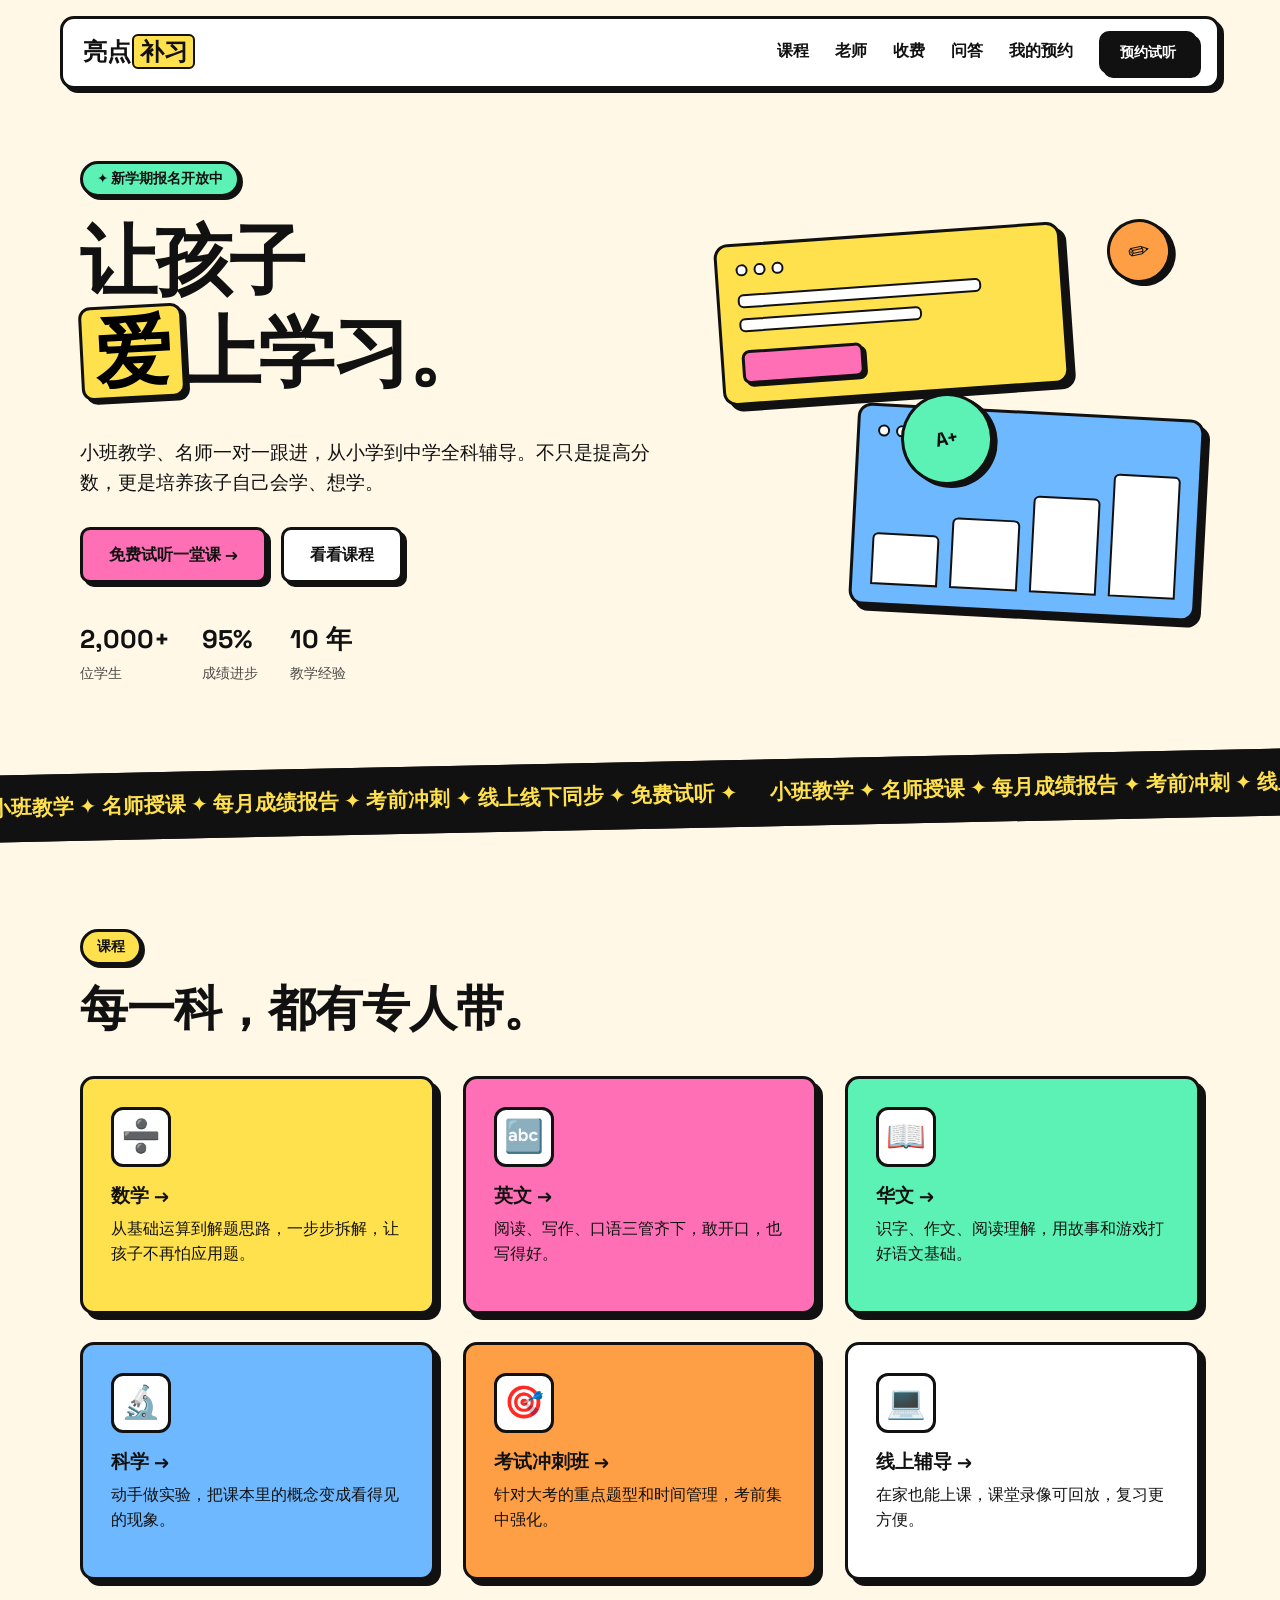
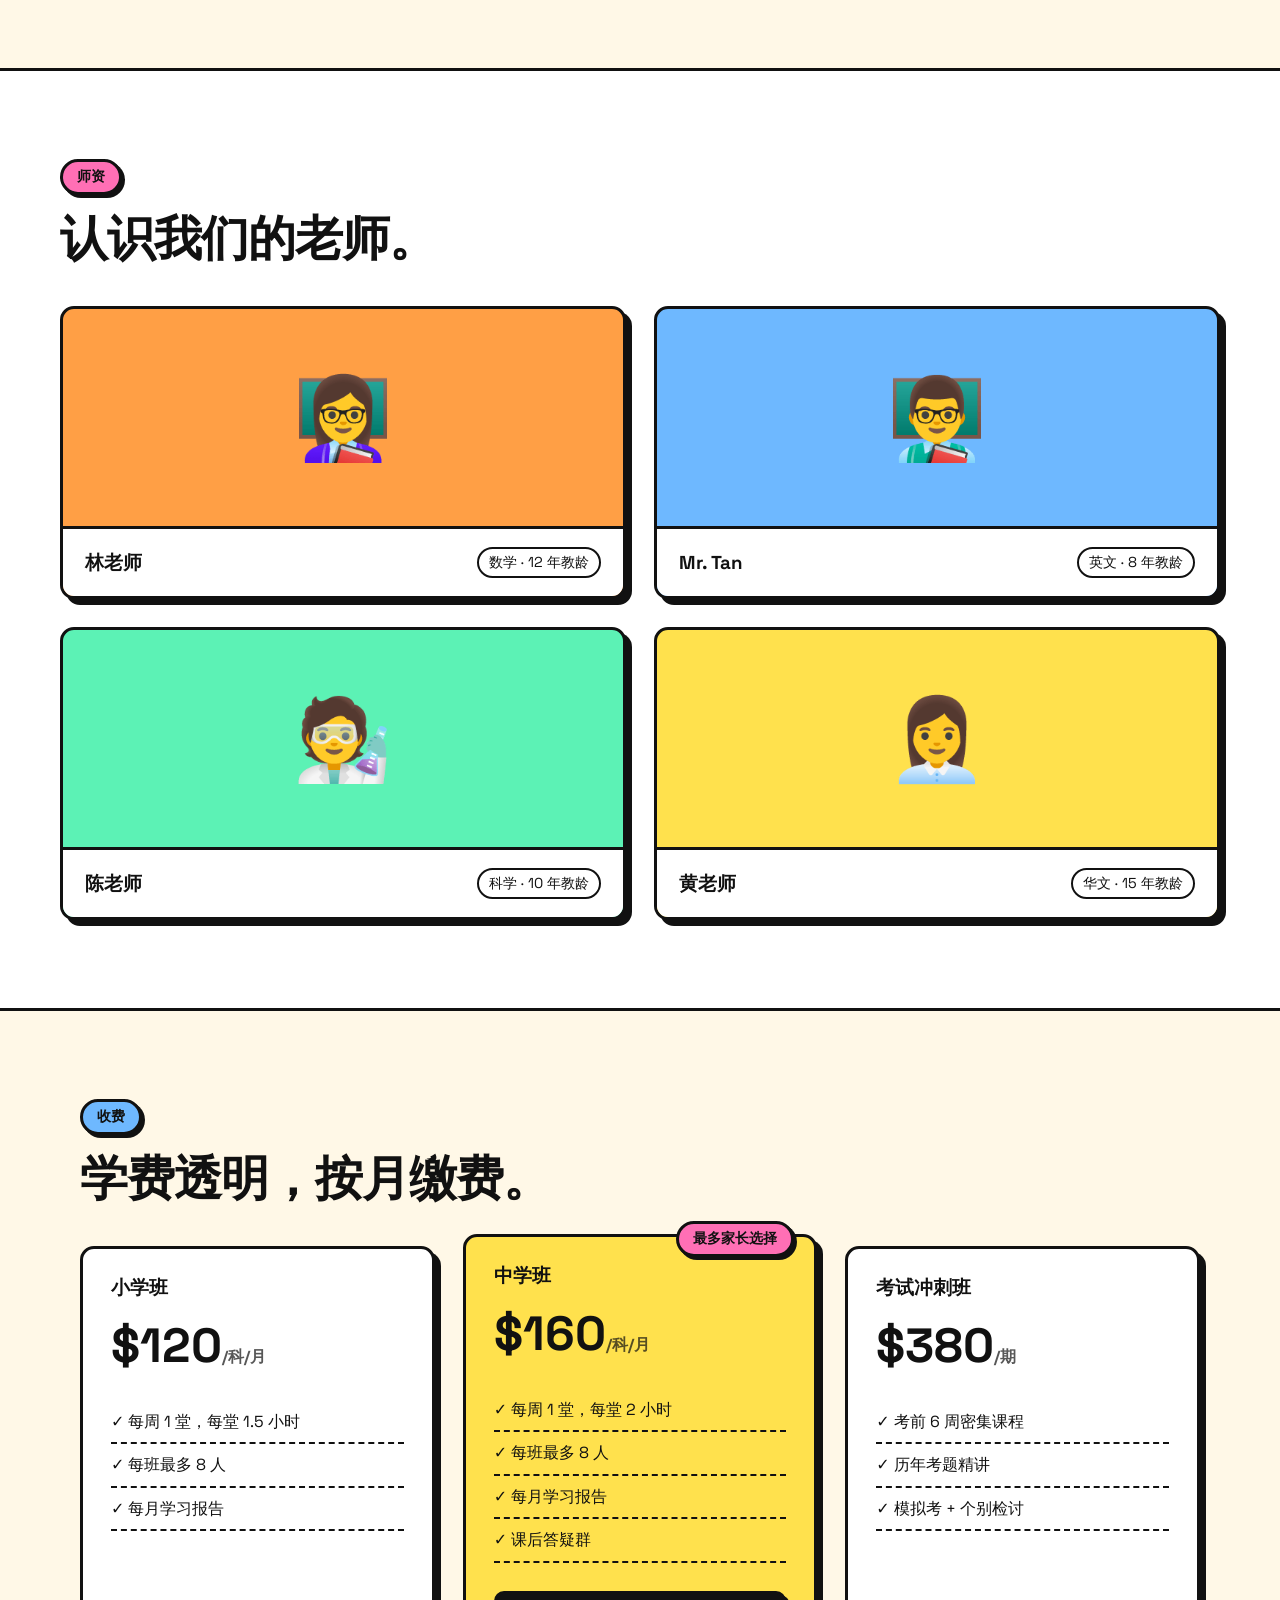
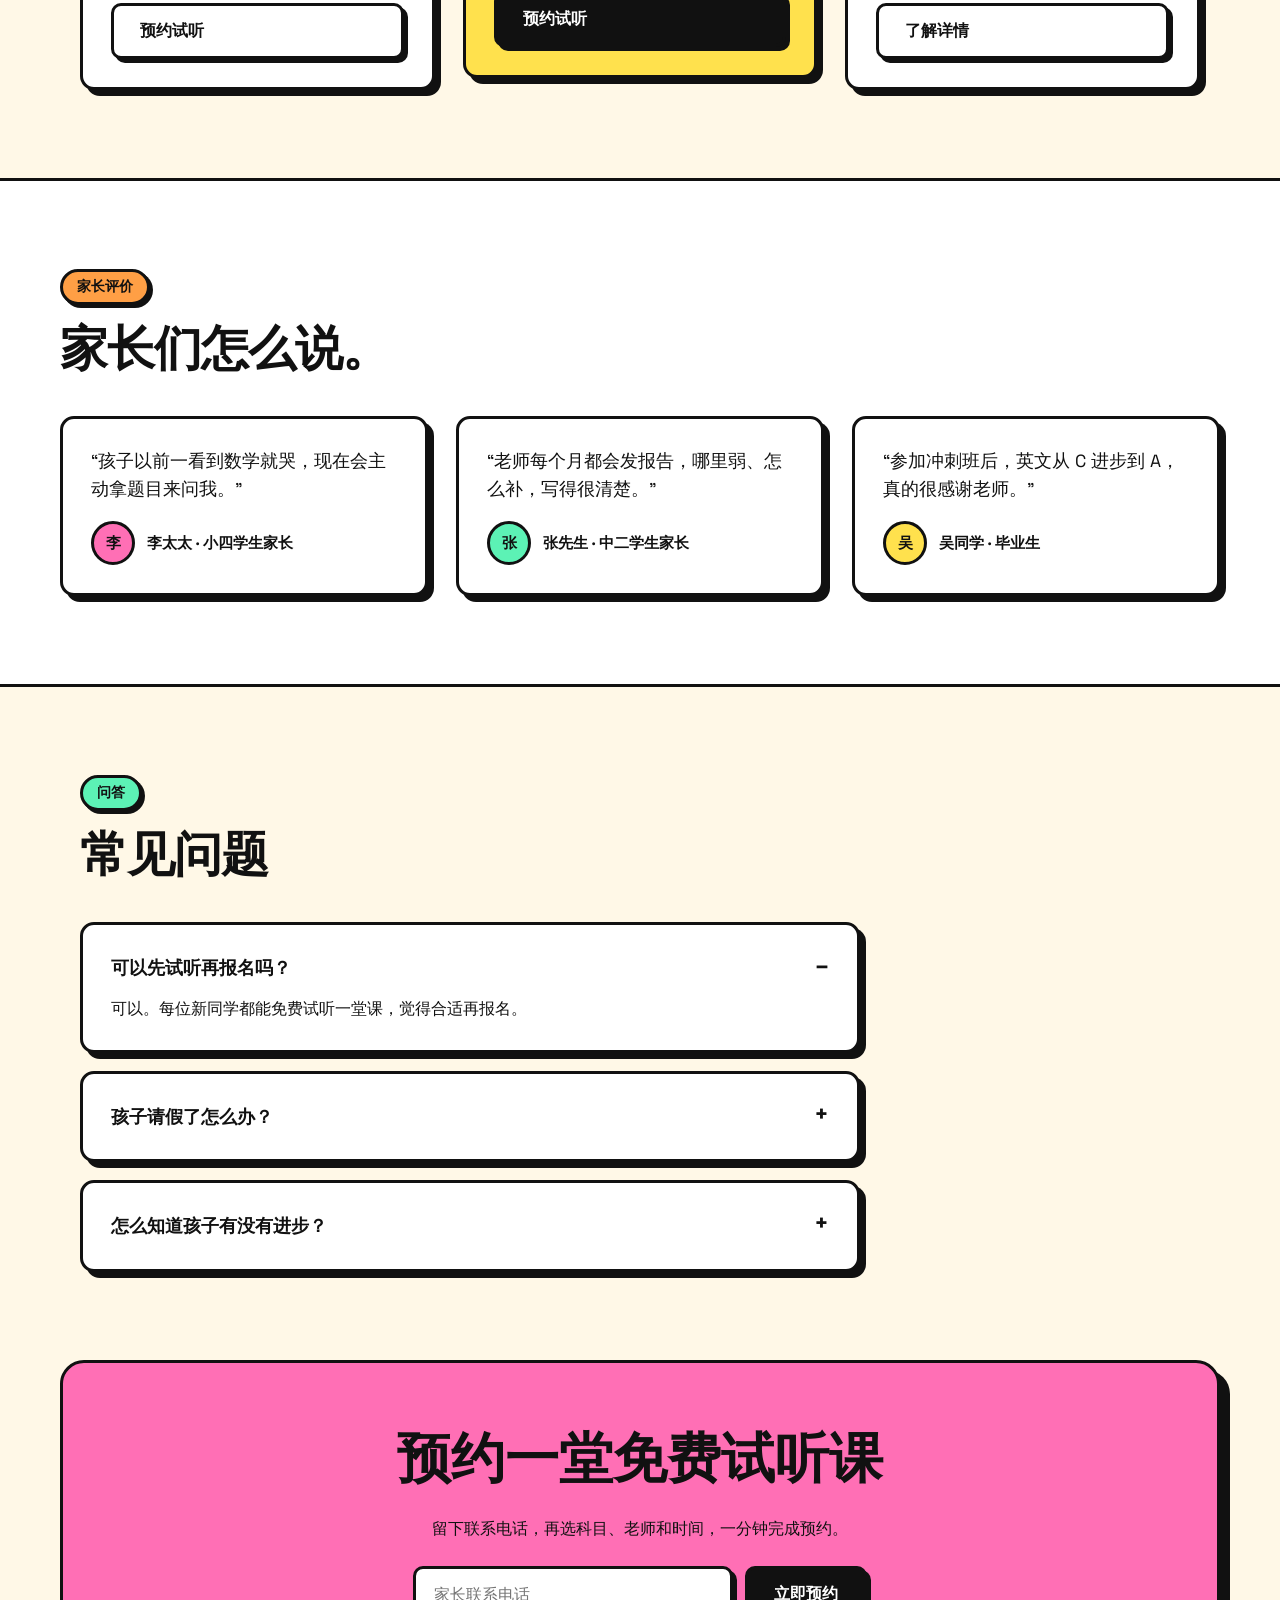
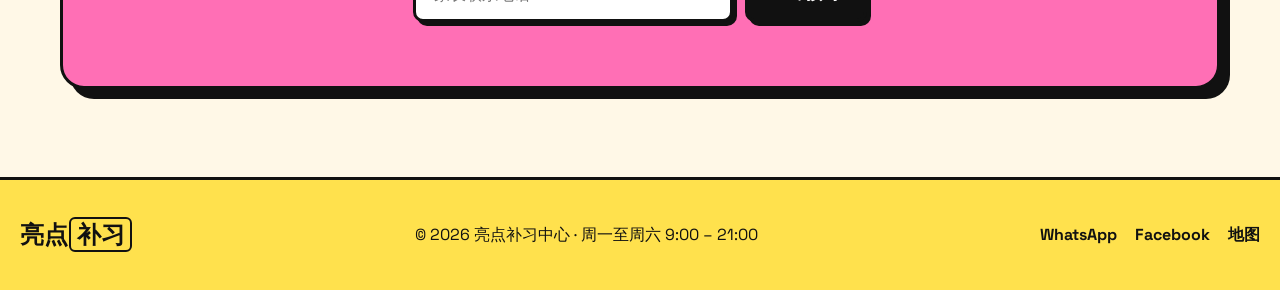
==== commit ae2a0a93: "Add per-subject booking pages with teacher, date and time selection Every homepage button now leads " ====
--- a/index.html
+++ b/index.html
@@ -13,14 +13,15 @@
 <body>
 
   <header class="nav">
-    <a class="logo" href="#">亮点<span>补习</span></a>
+    <a class="logo" href="index.html">亮点<span>补习</span></a>
     <nav class="nav-links" id="navLinks">
       <a href="#features">课程</a>
       <a href="#work">老师</a>
       <a href="#pricing">收费</a>
       <a href="#faq">问答</a>
+      <a href="book.html#my">我的预约</a>
     </nav>
-    <a class="btn btn-sm btn-dark nav-cta" href="#cta">预约试听</a>
+    <a class="btn btn-sm btn-dark nav-cta" href="book.html">预约试听</a>
     <button class="menu-btn" id="menuBtn" aria-label="打开菜单" aria-expanded="false">☰</button>
   </header>
 
@@ -32,7 +33,7 @@
         <h1>让孩子<br><mark>爱</mark>上学习。</h1>
         <p class="lead">小班教学、名师一对一跟进，从小学到中学全科辅导。不只是提高分数，更是培养孩子自己会学、想学。</p>
         <div class="hero-actions">
-          <a class="btn btn-pink" href="#cta">免费试听一堂课 →</a>
+          <a class="btn btn-pink" href="book.html">免费试听一堂课 →</a>
           <a class="btn btn-white" href="#features">看看课程</a>
         </div>
         <ul class="hero-stats">
@@ -76,36 +77,36 @@
         <h2>每一科，都有专人带。</h2>
       </div>
       <div class="grid-3">
-        <article class="box bg-yellow">
+        <a class="box bg-yellow link-card" href="math.html">
           <div class="icon">➗</div>
-          <h3>数学</h3>
+          <h3>数学 →</h3>
           <p>从基础运算到解题思路，一步步拆解，让孩子不再怕应用题。</p>
-        </article>
-        <article class="box bg-pink">
+        </a>
+        <a class="box bg-pink link-card" href="english.html">
           <div class="icon">🔤</div>
-          <h3>英文</h3>
+          <h3>英文 →</h3>
           <p>阅读、写作、口语三管齐下，敢开口，也写得好。</p>
-        </article>
-        <article class="box bg-mint">
+        </a>
+        <a class="box bg-mint link-card" href="chinese.html">
           <div class="icon">📖</div>
-          <h3>华文</h3>
+          <h3>华文 →</h3>
           <p>识字、作文、阅读理解，用故事和游戏打好语文基础。</p>
-        </article>
-        <article class="box bg-blue">
+        </a>
+        <a class="box bg-blue link-card" href="science.html">
           <div class="icon">🔬</div>
-          <h3>科学</h3>
+          <h3>科学 →</h3>
           <p>动手做实验，把课本里的概念变成看得见的现象。</p>
-        </article>
-        <article class="box bg-orange">
+        </a>
+        <a class="box bg-orange link-card" href="exam.html">
           <div class="icon">🎯</div>
-          <h3>考试冲刺班</h3>
+          <h3>考试冲刺班 →</h3>
           <p>针对大考的重点题型和时间管理，考前集中强化。</p>
-        </article>
-        <article class="box bg-white">
+        </a>
+        <a class="box bg-white link-card" href="online.html">
           <div class="icon">💻</div>
-          <h3>线上辅导</h3>
+          <h3>线上辅导 →</h3>
           <p>在家也能上课，课堂录像可回放，复习更方便。</p>
-        </article>
+        </a>
       </div>
     </section>
 
@@ -116,19 +117,19 @@
         <h2>认识我们的老师。</h2>
       </div>
       <div class="work-grid">
-        <a class="work bg-orange" href="#">
+        <a class="work bg-orange" href="math.html?t=lin">
           <div class="work-img">👩‍🏫</div>
           <div class="work-meta"><h3>林老师</h3><span>数学 · 12 年教龄</span></div>
         </a>
-        <a class="work bg-blue" href="#">
+        <a class="work bg-blue" href="english.html?t=tan">
           <div class="work-img">👨‍🏫</div>
           <div class="work-meta"><h3>Mr. Tan</h3><span>英文 · 8 年教龄</span></div>
         </a>
-        <a class="work bg-mint" href="#">
+        <a class="work bg-mint" href="science.html?t=chen">
           <div class="work-img">🧑‍🔬</div>
           <div class="work-meta"><h3>陈老师</h3><span>科学 · 10 年教龄</span></div>
         </a>
-        <a class="work bg-yellow" href="#">
+        <a class="work bg-yellow" href="chinese.html?t=huang">
           <div class="work-img">👩‍💼</div>
           <div class="work-meta"><h3>黄老师</h3><span>华文 · 15 年教龄</span></div>
         </a>
@@ -146,20 +147,20 @@
           <h3>小学班</h3>
           <p class="price">$120<small>/科/月</small></p>
           <ul><li>每周 1 堂，每堂 1.5 小时</li><li>每班最多 8 人</li><li>每月学习报告</li></ul>
-          <a class="btn btn-white" href="#cta">预约试听</a>
+          <a class="btn btn-white" href="book.html?level=primary">预约试听</a>
         </article>
         <article class="box bg-yellow plan plan-hot">
           <span class="badge bg-pink">最多家长选择</span>
           <h3>中学班</h3>
           <p class="price">$160<small>/科/月</small></p>
           <ul><li>每周 1 堂，每堂 2 小时</li><li>每班最多 8 人</li><li>每月学习报告</li><li>课后答疑群</li></ul>
-          <a class="btn btn-dark" href="#cta">预约试听</a>
+          <a class="btn btn-dark" href="book.html?level=secondary">预约试听</a>
         </article>
         <article class="box bg-white plan">
           <h3>考试冲刺班</h3>
           <p class="price">$380<small>/期</small></p>
           <ul><li>考前 6 周密集课程</li><li>历年考题精讲</li><li>模拟考 + 个别检讨</li></ul>
-          <a class="btn btn-white" href="#cta">了解详情</a>
+          <a class="btn btn-white" href="exam.html">了解详情</a>
         </article>
       </div>
     </section>
@@ -211,8 +212,8 @@
     <!-- CTA -->
     <section class="cta bg-pink" id="cta">
       <h2>预约一堂免费试听课</h2>
-      <p>留下联系电话，我们会在一个工作日内联系您安排时间。</p>
-      <form class="cta-form" onsubmit="event.preventDefault(); this.querySelector('button').textContent='已收到 ✓';">
+      <p>留下联系电话，再选科目、老师和时间，一分钟完成预约。</p>
+      <form class="cta-form" id="ctaForm" novalidate>
         <input type="tel" placeholder="家长联系电话" required aria-label="联系电话">
         <button class="btn btn-dark" type="submit">立即预约</button>
       </form>
@@ -220,21 +221,25 @@
   </main>
 
   <footer class="footer">
-    <a class="logo" href="#">亮点<span>补习</span></a>
+    <a class="logo" href="index.html">亮点<span>补习</span></a>
     <p>© 2026 亮点补习中心 · 周一至周六 9:00 – 21:00</p>
     <div class="footer-links">
-      <a href="#">WhatsApp</a><a href="#">Facebook</a><a href="#">地图</a>
+      <a href="https://wa.me/60123456789" target="_blank" rel="noopener">WhatsApp</a><a href="https://www.facebook.com/" target="_blank" rel="noopener">Facebook</a><a href="https://maps.google.com/?q=亮点补习中心" target="_blank" rel="noopener">地图</a>
     </div>
   </footer>
 
+  <script src="site.js"></script>
   <script>
-    const btn = document.getElementById('menuBtn');
-    const links = document.getElementById('navLinks');
-    btn.addEventListener('click', () => {
-      const open = links.classList.toggle('open');
-      btn.setAttribute('aria-expanded', open);
+    // 首页预约表单：记下电话后进入预约页，预约页会自动填入
+    document.getElementById('ctaForm').addEventListener('submit', e => {
+      e.preventDefault();
+      const input = e.target.querySelector('input');
+      if (!/^[+\d][\d\s-]{6,}$/.test(input.value.trim())) {
+        input.classList.add('invalid'); input.focus(); input.placeholder = '请输入正确的电话号码'; return;
+      }
+      try { localStorage.setItem('brightpoint-phone', input.value.trim()); } catch {}
+      location.href = 'book.html';
     });
-    links.querySelectorAll('a').forEach(a => a.addEventListener('click', () => links.classList.remove('open')));
   </script>
 </body>
 </html>
--- a/styles.css
+++ b/styles.css
@@ -226,3 +226,107 @@
 @media (prefers-reduced-motion: reduce) {
   *, *::before, *::after { animation: none !important; transition: none !important; }
 }
+
+/* ==========================================================
+   子页面：科目页与预约流程
+   ========================================================== */
+.link-card { display: block; }
+.muted { opacity: .7; margin: 0; }
+.invalid { background: #FFE3E3 !important; }
+.btn:disabled { opacity: .55; cursor: not-allowed; transform: none; box-shadow: var(--shadow-sm); }
+.btn-block { width: 100%; justify-content: center; }
+
+.page-hero { max-width: var(--max); margin: 0 auto; padding: 56px 20px 24px; }
+.page-hero h1 { font-size: clamp(2.4rem, 5vw, 4rem); letter-spacing: -.03em; margin: 16px 0 .3em; }
+.page-hero mark { background: var(--yellow); padding: 0 .15em; border: var(--border); border-radius: 12px; box-shadow: var(--shadow-sm); display: inline-block; transform: rotate(-3deg); }
+.crumbs { font-weight: 700; font-size: .95rem; margin-bottom: 20px; }
+.crumbs a { border-bottom: 3px solid var(--pink); }
+.subject-head { display: flex; gap: 24px; align-items: center; }
+.subject-head h1 { margin: 0 0 .2em; }
+.subject-head .lead { margin: 0; }
+.icon-lg { width: 96px; height: 96px; font-size: 3rem; flex: none; box-shadow: var(--shadow-sm); margin: 0; }
+.pill-list { list-style: none; padding: 0; margin: 28px 0 0; display: flex; flex-wrap: wrap; gap: 12px; }
+.pill-list li { background: var(--white); border: var(--border); border-radius: 999px; padding: 6px 16px; font-weight: 700; box-shadow: 3px 3px 0 var(--ink); }
+
+.booking { display: grid; grid-template-columns: 1fr 340px; gap: 28px; align-items: start; padding-top: 32px; }
+.booking-steps { display: grid; gap: 24px; }
+.step:hover, .summary:hover { transform: none; box-shadow: var(--shadow); }
+.step h3 { display: flex; align-items: center; gap: 12px; margin-bottom: 18px; }
+.num { width: 36px; height: 36px; border: var(--border); border-radius: 50%; display: grid; place-items: center; font-size: 1rem; flex: none; }
+
+.chips { display: flex; flex-wrap: wrap; gap: 12px; }
+.chip {
+  font: 700 1rem var(--font); color: var(--ink); background: var(--white);
+  border: var(--border); border-radius: 10px; padding: 10px 18px; cursor: pointer;
+  box-shadow: 3px 3px 0 var(--ink); transition: transform .1s, box-shadow .1s;
+}
+.chip:hover:not(:disabled) { transform: translate(-2px, -2px); box-shadow: 5px 5px 0 var(--ink); }
+.chip.on { background: var(--yellow); transform: translate(2px, 2px); box-shadow: 1px 1px 0 var(--ink); }
+.chip:disabled { opacity: .45; cursor: not-allowed; text-decoration: line-through; box-shadow: none; }
+.chip.date { display: flex; flex-direction: column; align-items: center; min-width: 72px; padding: 8px 10px; line-height: 1.2; }
+.chip.date strong { font-size: 1.5rem; }
+.chip.date small { font-size: .75rem; }
+.chip.date.on { background: var(--mint); }
+
+.teacher-grid { display: grid; grid-template-columns: 1fr 1fr; gap: 16px; }
+.teacher {
+  display: flex; gap: 14px; align-items: flex-start; text-align: left;
+  font: inherit; color: var(--ink); background: var(--white); cursor: pointer;
+  border: var(--border); border-radius: var(--radius); padding: 16px; box-shadow: var(--shadow-sm);
+  transition: transform .1s, box-shadow .1s;
+}
+.teacher:hover { transform: translate(-2px, -2px); box-shadow: 6px 6px 0 var(--ink); }
+.teacher.on { background: var(--pink); transform: translate(2px, 2px); box-shadow: 2px 2px 0 var(--ink); }
+.teacher-face { font-size: 2.2rem; width: 60px; height: 60px; flex: none; display: grid; place-items: center; background: var(--cream); border: var(--border); border-radius: 50%; }
+.teacher strong { display: block; font-size: 1.1rem; }
+.teacher small { display: inline-block; font-weight: 700; font-size: .8rem; border: 2px solid var(--ink); border-radius: 999px; padding: 0 8px; margin: 4px 0 6px; background: var(--white); }
+.teacher em { display: block; font-style: normal; font-size: .9rem; }
+
+.fields { display: grid; grid-template-columns: 1fr 1fr; gap: 16px; }
+.fields label { display: grid; gap: 6px; font-weight: 700; }
+.fields .full { grid-column: 1 / -1; }
+.fields input, .fields textarea {
+  font: 500 1rem var(--font); padding: 12px 14px; border: var(--border); border-radius: 10px;
+  background: var(--white); outline: none; resize: vertical; width: 100%;
+}
+.fields input:focus, .fields textarea:focus { background: var(--cream); box-shadow: 3px 3px 0 var(--ink); }
+
+.summary { position: sticky; top: 100px; }
+.summary dl { display: grid; grid-template-columns: auto 1fr; gap: 8px 16px; margin: 0 0 16px; }
+.summary dt { font-weight: 700; }
+.summary dd { margin: 0; text-align: right; border-bottom: 2px dashed var(--ink); padding-bottom: 6px; }
+.summary .price { font-size: 2.2rem; margin: 0 0 4px; }
+.summary .muted { margin-bottom: 18px; }
+
+.booking-row { display: flex; align-items: center; gap: 16px; padding: 14px 0; border-bottom: 2px dashed var(--ink); }
+.booking-row:last-child { border-bottom: 0; }
+.booking-row > div { flex: 1; }
+.booking-row span { font-size: .95rem; }
+.booking-icon { width: 48px; height: 48px; flex: none; display: grid; place-items: center; font-size: 1.5rem; border: var(--border); border-radius: 12px; }
+#myBookings:hover { transform: none; box-shadow: var(--shadow); }
+
+.modal { position: fixed; inset: 0; z-index: 50; background: rgba(17, 17, 17, .55); display: grid; place-items: center; padding: 16px; animation: fade .15s; }
+.modal-card { max-width: 440px; width: 100%; text-align: center; }
+.modal-card:hover { transform: none; box-shadow: var(--shadow); }
+.modal-card .icon-lg { margin: 0 auto 16px; }
+.modal-actions { display: flex; gap: 12px; justify-content: center; flex-wrap: wrap; margin-top: 20px; }
+@keyframes fade { from { opacity: 0; } }
+
+.toast {
+  position: fixed; left: 50%; bottom: 24px; z-index: 60; translate: -50% 200%;
+  background: var(--ink); color: var(--yellow); font-weight: 700;
+  border: var(--border); border-radius: 999px; padding: 12px 22px; box-shadow: 4px 4px 0 var(--pink);
+  transition: translate .25s;
+}
+.toast.show { translate: -50% 0; }
+
+@media (max-width: 900px) {
+  .booking { grid-template-columns: 1fr; }
+  .summary { position: static; }
+}
+@media (max-width: 640px) {
+  .page-hero { padding: 40px 16px 16px; }
+  .subject-head { flex-direction: column; align-items: flex-start; gap: 16px; }
+  .icon-lg { width: 72px; height: 72px; font-size: 2.2rem; }
+  .teacher-grid, .fields { grid-template-columns: 1fr; }
+}
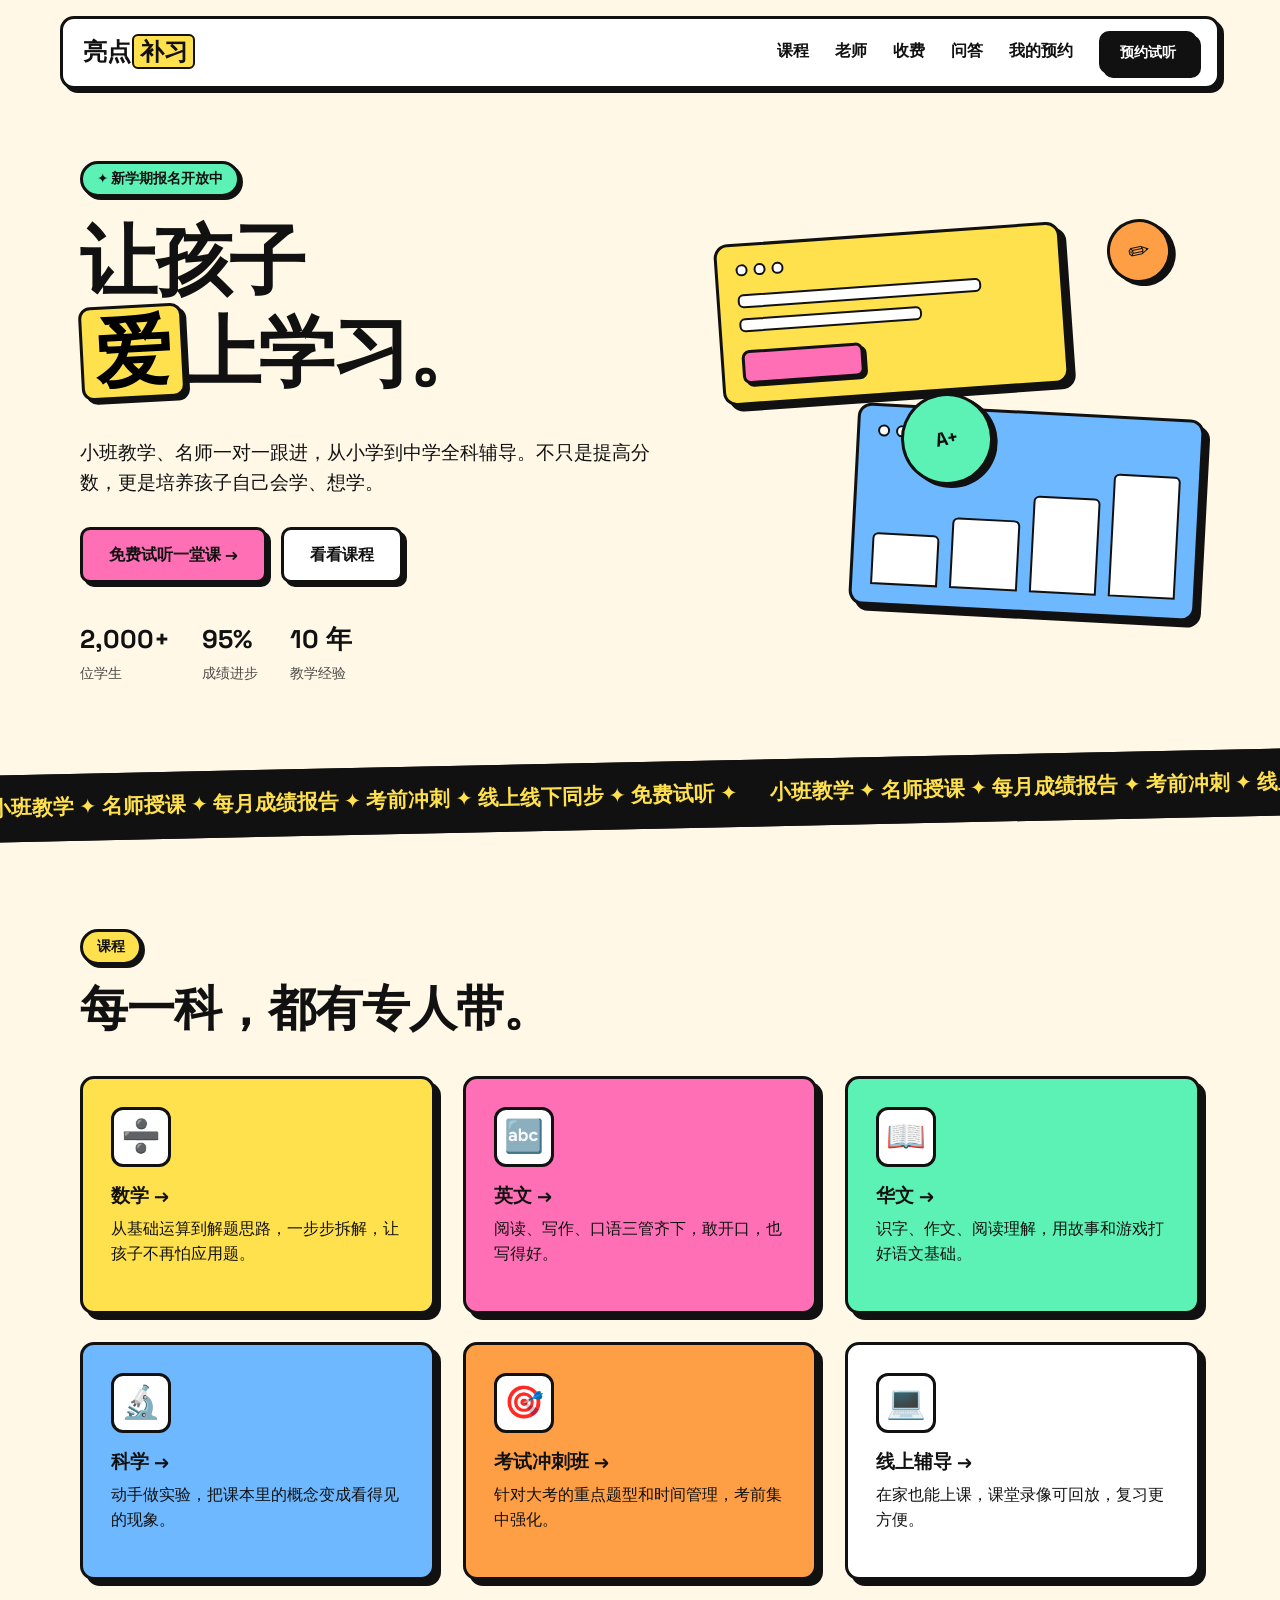
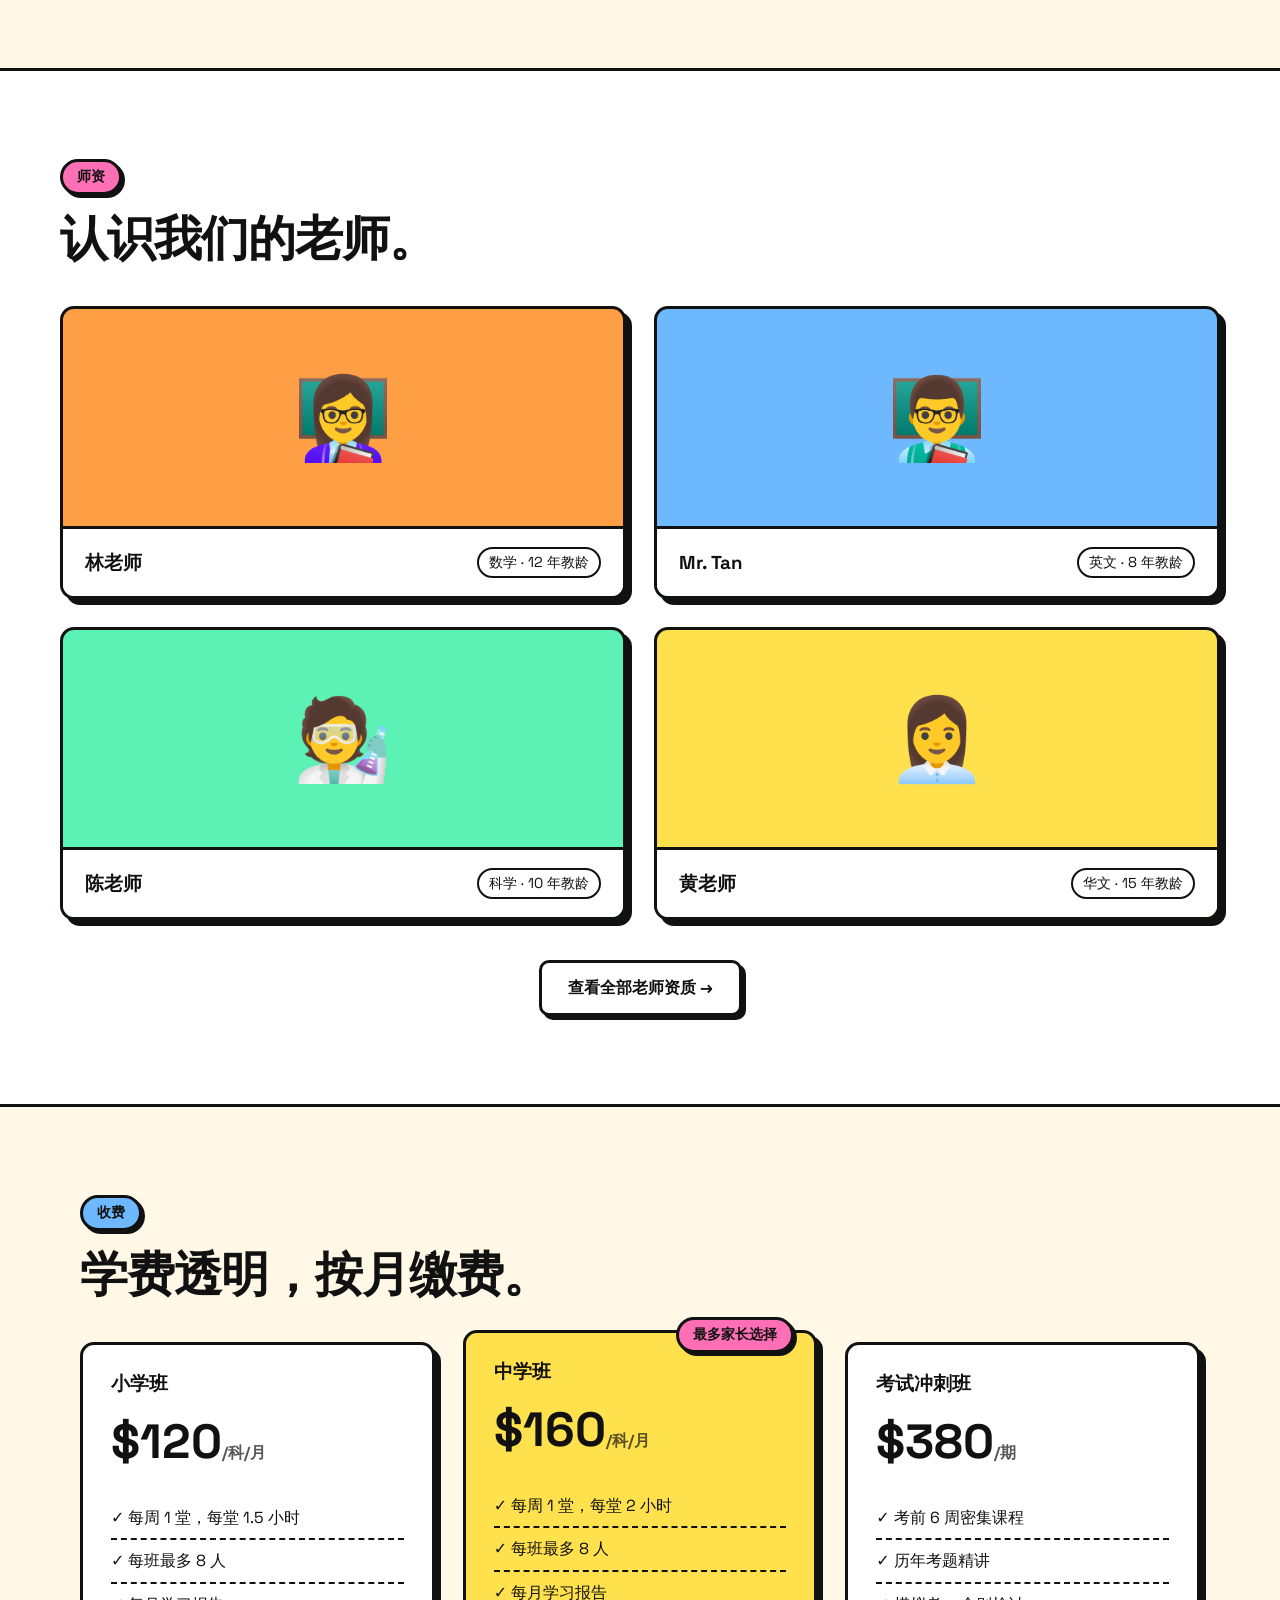
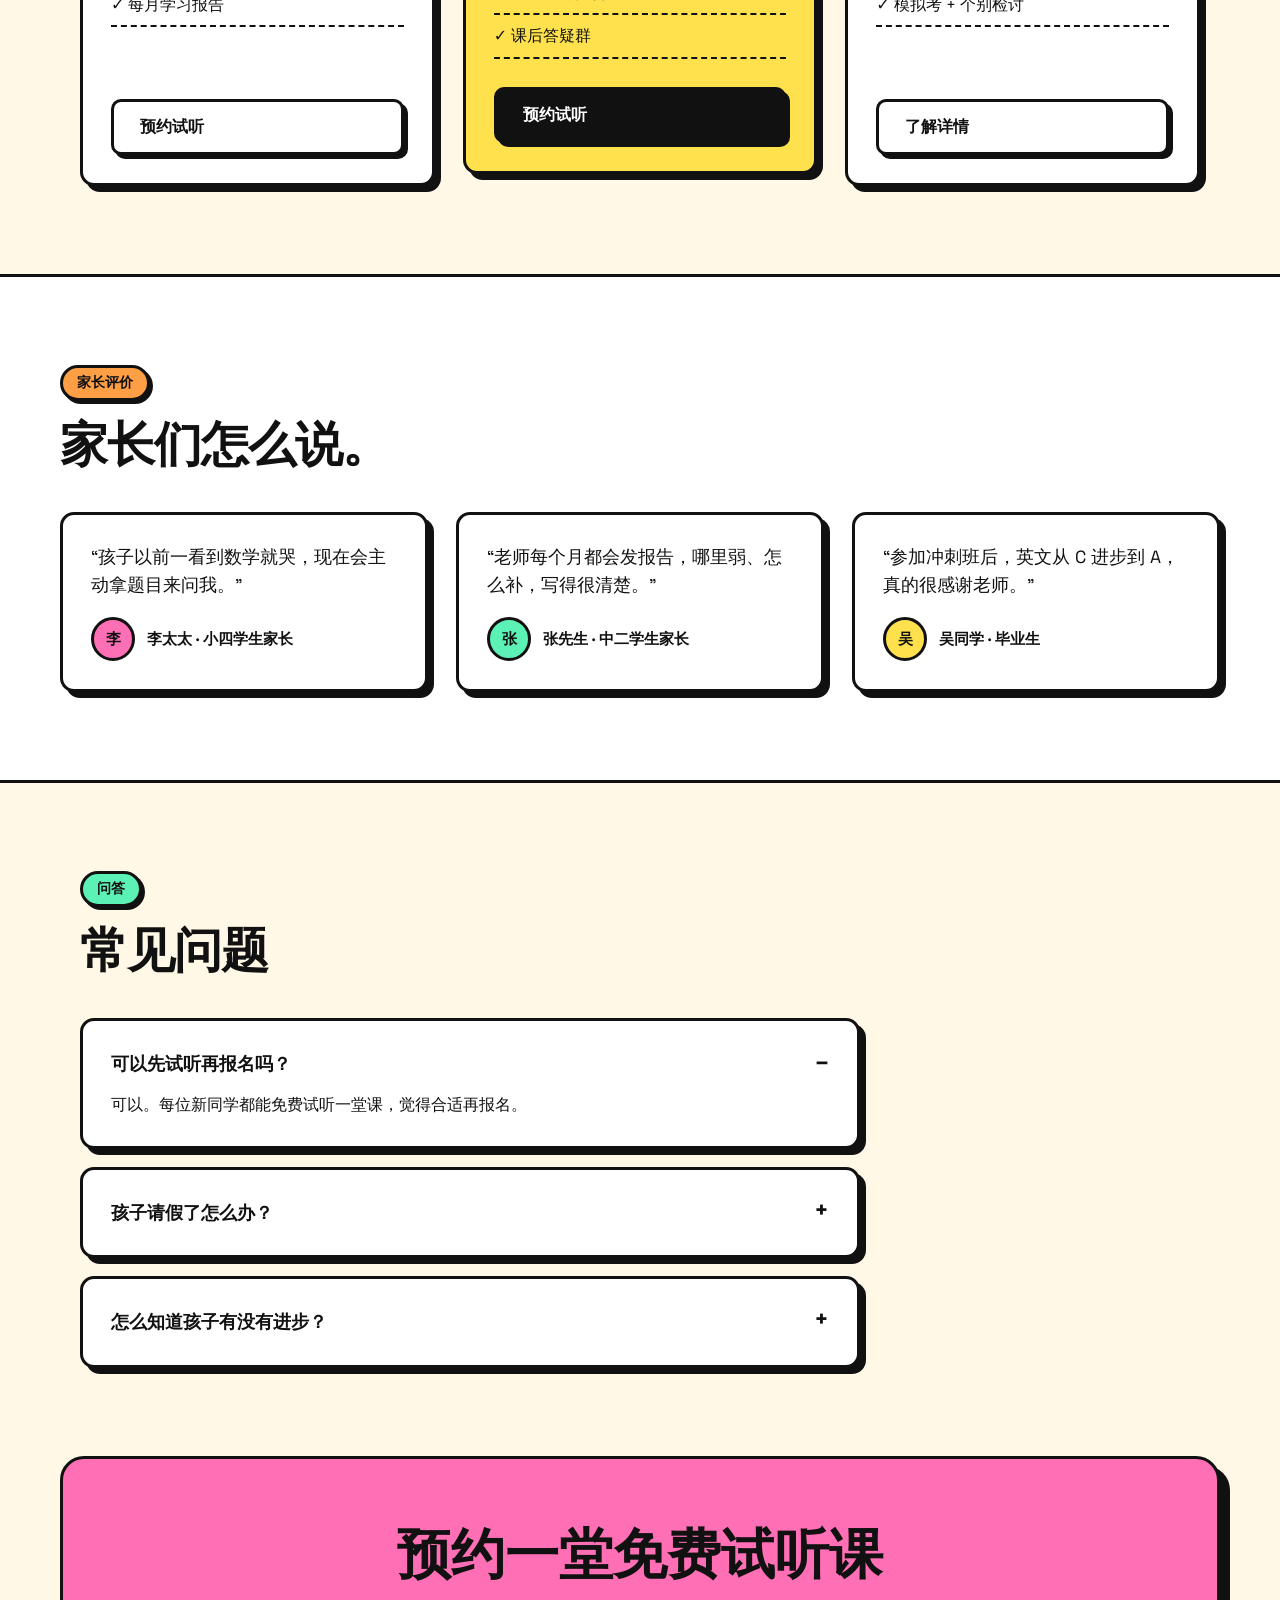
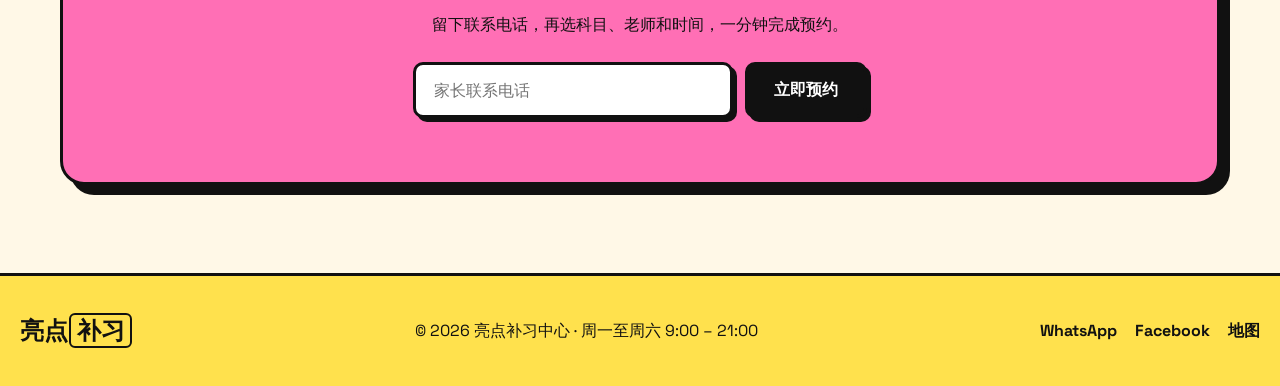
==== commit 2bb588e1: "Add teacher qualifications and a teachers page Teacher data moves to one shared map in data.js with " ====
--- a/index.html
+++ b/index.html
@@ -16,7 +16,7 @@
     <a class="logo" href="index.html">亮点<span>补习</span></a>
     <nav class="nav-links" id="navLinks">
       <a href="#features">课程</a>
-      <a href="#work">老师</a>
+      <a href="teachers.html">老师</a>
       <a href="#pricing">收费</a>
       <a href="#faq">问答</a>
       <a href="book.html#my">我的预约</a>
@@ -134,6 +134,7 @@
           <div class="work-meta"><h3>黄老师</h3><span>华文 · 15 年教龄</span></div>
         </a>
       </div>
+      <div class="section-more"><a class="btn btn-white" href="teachers.html">查看全部老师资质 →</a></div>
     </section>
 
     <!-- Pricing -->
--- a/styles.css
+++ b/styles.css
@@ -330,3 +330,26 @@
   .icon-lg { width: 72px; height: 72px; font-size: 2.2rem; }
   .teacher-grid, .fields { grid-template-columns: 1fr; }
 }
+
+/* 师资资质 */
+.section-more { text-align: center; margin-top: 40px; }
+.teacher-wrap { display: grid; gap: 8px; }
+.quals-link { font-weight: 700; font-size: .9rem; justify-self: start; border-bottom: 3px solid var(--pink); }
+.mini-quals { display: flex; flex-wrap: wrap; gap: 6px; margin-top: 10px; }
+.mini-quals span { font-size: .78rem; font-weight: 700; background: var(--cream); border: 2px solid var(--ink); border-radius: 8px; padding: 2px 8px; }
+
+.teacher-profiles { display: grid; grid-template-columns: repeat(2, 1fr); gap: 32px; padding-top: 32px; }
+.profile { padding: 0; overflow: hidden; scroll-margin-top: 110px; }
+.profile:hover { transform: none; box-shadow: var(--shadow); }
+.profile:target { box-shadow: 10px 10px 0 var(--pink); }
+.profile-head { display: flex; align-items: center; gap: 18px; padding: 22px 26px; border-bottom: var(--border); }
+.profile-head h2 { margin: 0 0 8px; font-size: 1.6rem; }
+.profile-head .teacher-face { width: 72px; height: 72px; font-size: 2.6rem; background: var(--white); }
+.profile-body { padding: 22px 26px 26px; }
+.quals { display: grid; gap: 14px; margin-bottom: 20px; }
+.qual h4 { margin: 0 0 6px; font-size: 1rem; }
+.qual ul { margin: 0; padding-left: 0; list-style: none; display: flex; flex-wrap: wrap; gap: 8px; }
+.qual li { background: var(--cream); border: 2px solid var(--ink); border-radius: 8px; padding: 4px 10px; font-size: .92rem; }
+.profile-actions { display: flex; flex-wrap: wrap; gap: 10px; }
+
+@media (max-width: 900px) { .teacher-profiles { grid-template-columns: 1fr; } }
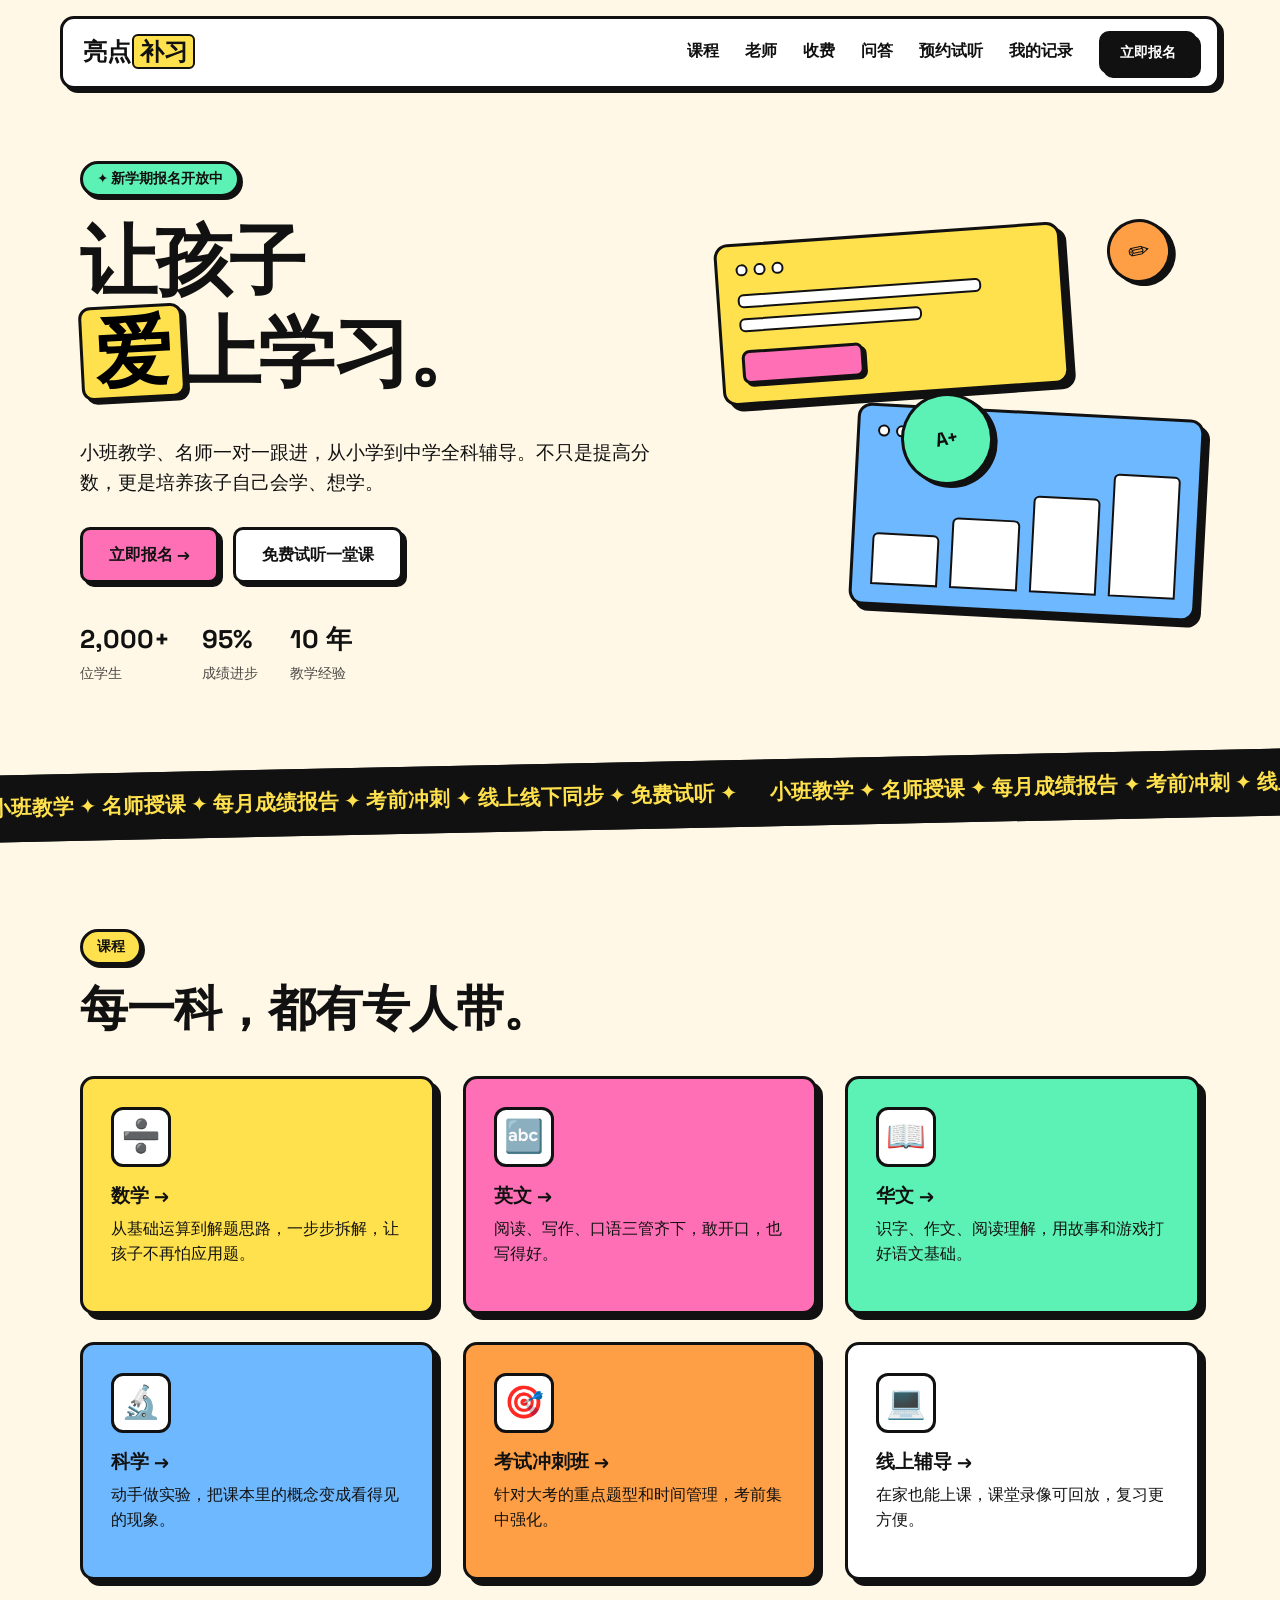
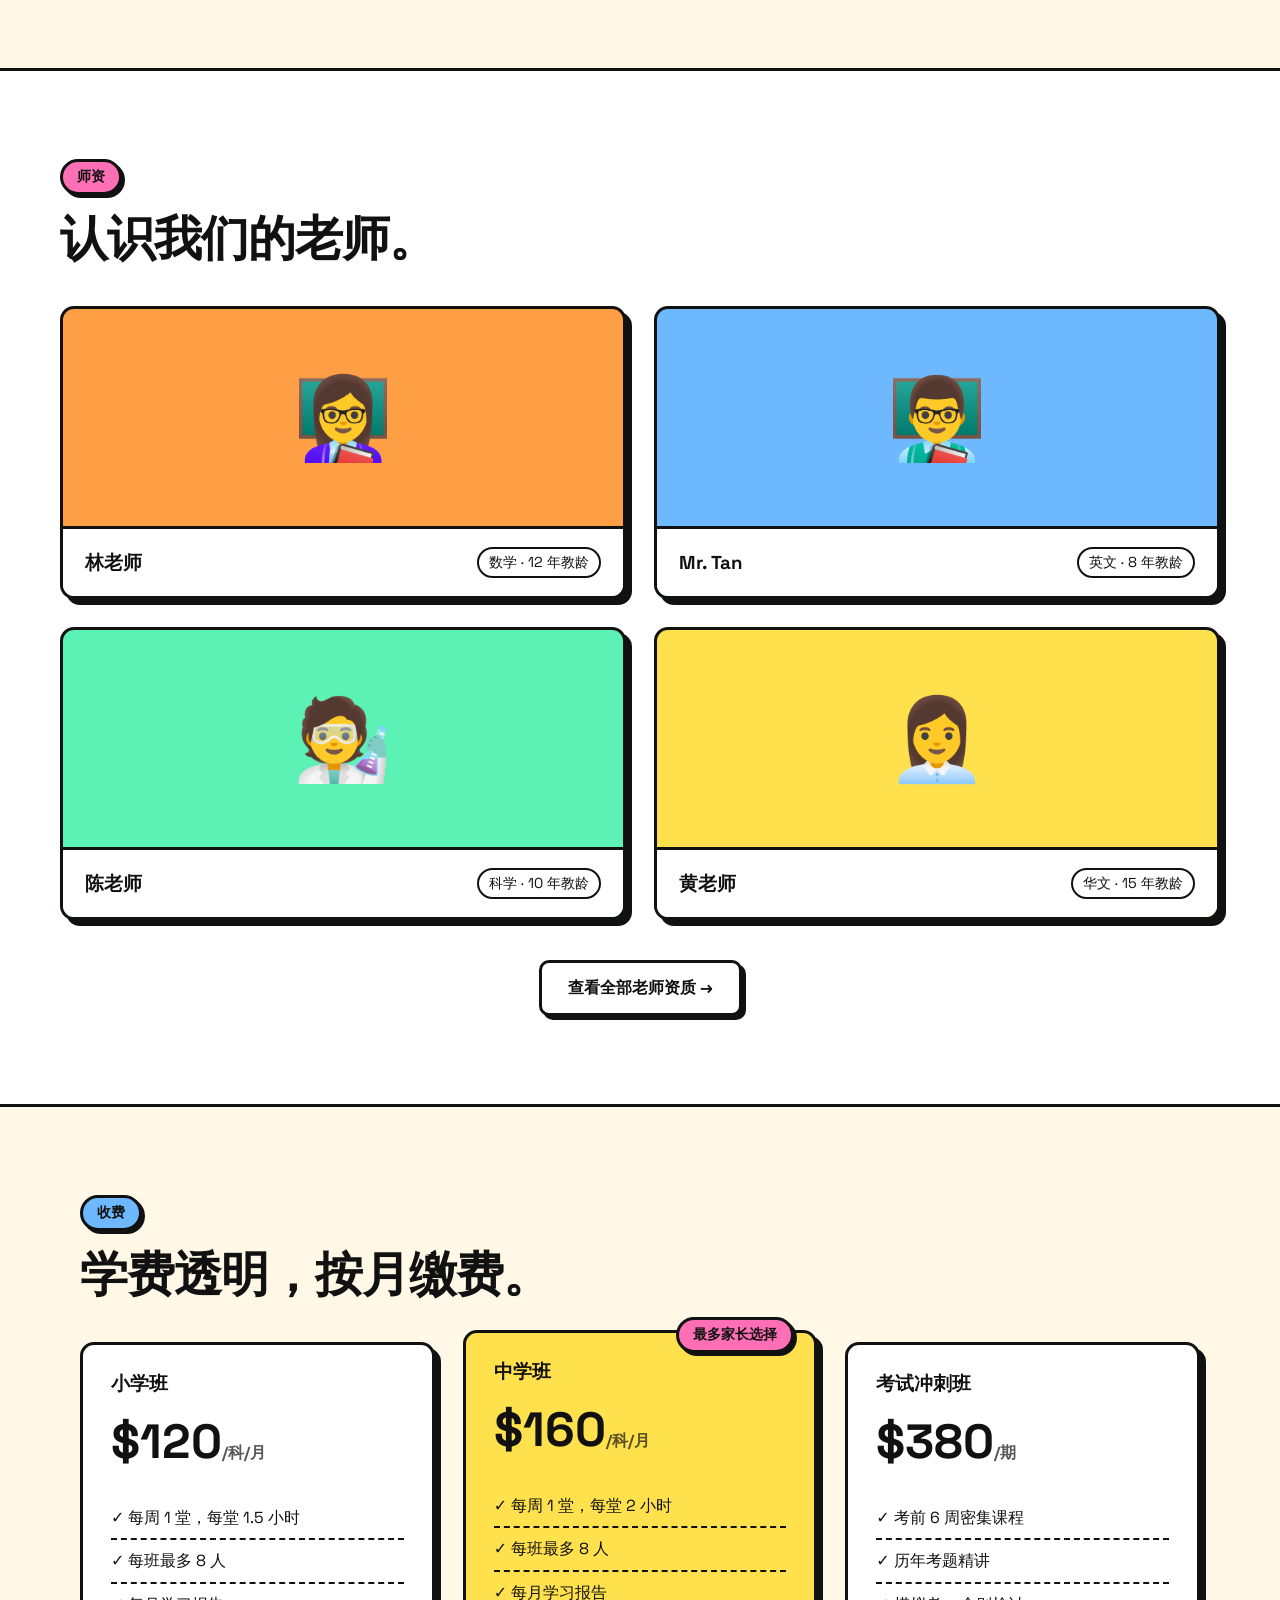
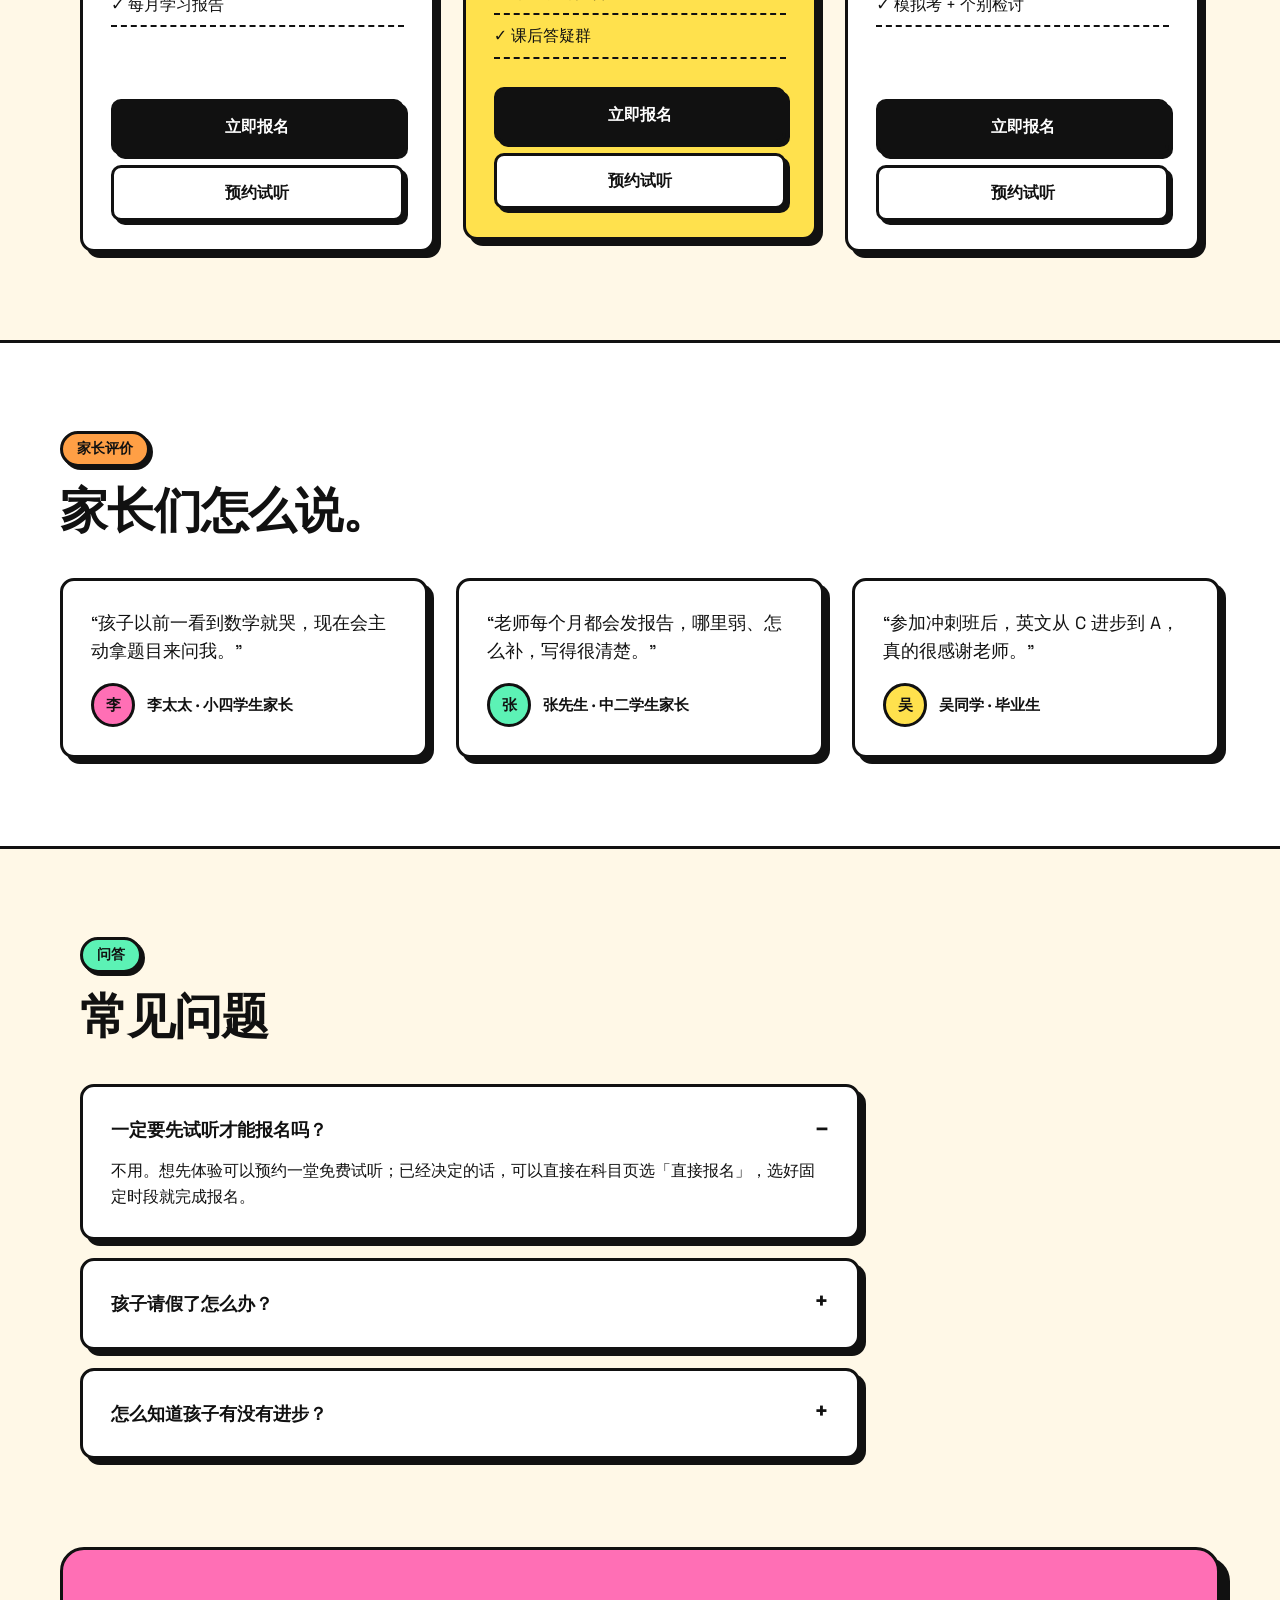
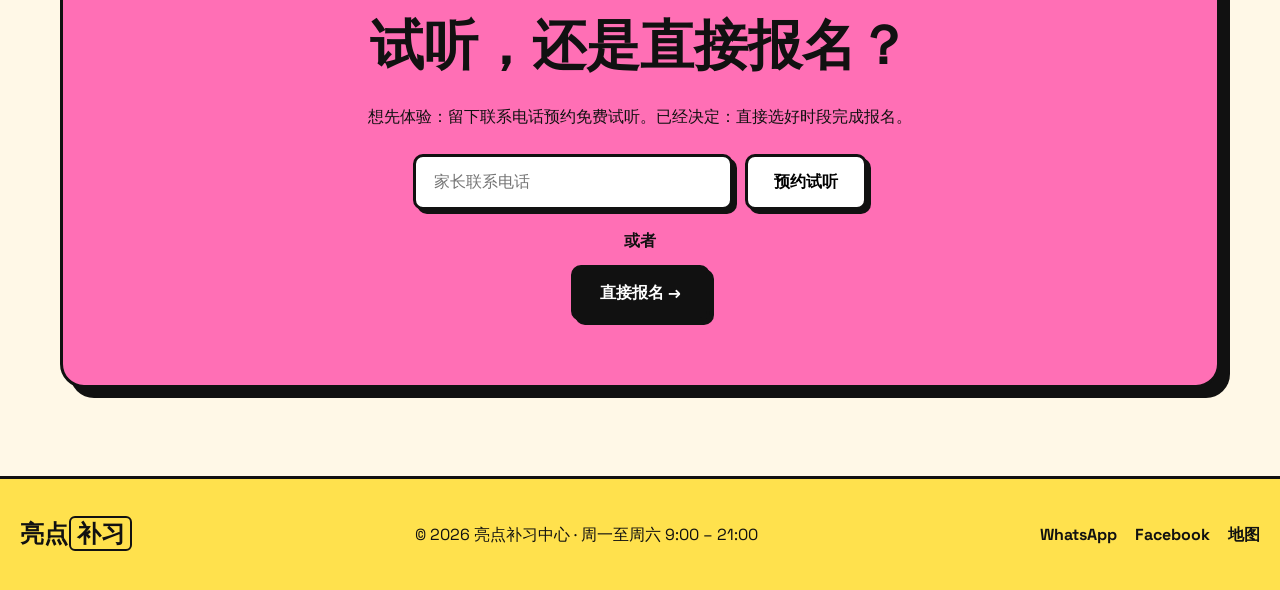
==== commit 5e1ac975: "Separate trial booking from direct enrollment Subject pages get trial / enroll tabs. Enrollment pick" ====
--- a/index.html
+++ b/index.html
@@ -19,9 +19,11 @@
       <a href="teachers.html">老师</a>
       <a href="#pricing">收费</a>
       <a href="#faq">问答</a>
-      <a href="book.html#my">我的预约</a>
+      <a href="book.html">预约试听</a>
+      <a href="book.html#my">我的记录</a>
+      <a class="mobile-only" href="enroll.html">立即报名</a>
     </nav>
-    <a class="btn btn-sm btn-dark nav-cta" href="book.html">预约试听</a>
+    <a class="btn btn-sm btn-dark nav-cta" href="enroll.html">立即报名</a>
     <button class="menu-btn" id="menuBtn" aria-label="打开菜单" aria-expanded="false">☰</button>
   </header>
 
@@ -33,8 +35,8 @@
         <h1>让孩子<br><mark>爱</mark>上学习。</h1>
         <p class="lead">小班教学、名师一对一跟进，从小学到中学全科辅导。不只是提高分数，更是培养孩子自己会学、想学。</p>
         <div class="hero-actions">
-          <a class="btn btn-pink" href="book.html">免费试听一堂课 →</a>
-          <a class="btn btn-white" href="#features">看看课程</a>
+          <a class="btn btn-pink" href="enroll.html">立即报名 →</a>
+          <a class="btn btn-white" href="book.html">免费试听一堂课</a>
         </div>
         <ul class="hero-stats">
           <li><strong>2,000+</strong><span>位学生</span></li>
@@ -148,20 +150,20 @@
           <h3>小学班</h3>
           <p class="price">$120<small>/科/月</small></p>
           <ul><li>每周 1 堂，每堂 1.5 小时</li><li>每班最多 8 人</li><li>每月学习报告</li></ul>
-          <a class="btn btn-white" href="book.html?level=primary">预约试听</a>
+          <div class="plan-btns"><a class="btn btn-dark" href="enroll.html?level=primary">立即报名</a><a class="btn btn-white" href="book.html?level=primary">预约试听</a></div>
         </article>
         <article class="box bg-yellow plan plan-hot">
           <span class="badge bg-pink">最多家长选择</span>
           <h3>中学班</h3>
           <p class="price">$160<small>/科/月</small></p>
           <ul><li>每周 1 堂，每堂 2 小时</li><li>每班最多 8 人</li><li>每月学习报告</li><li>课后答疑群</li></ul>
-          <a class="btn btn-dark" href="book.html?level=secondary">预约试听</a>
+          <div class="plan-btns"><a class="btn btn-dark" href="enroll.html?level=secondary">立即报名</a><a class="btn btn-white" href="book.html?level=secondary">预约试听</a></div>
         </article>
         <article class="box bg-white plan">
           <h3>考试冲刺班</h3>
           <p class="price">$380<small>/期</small></p>
           <ul><li>考前 6 周密集课程</li><li>历年考题精讲</li><li>模拟考 + 个别检讨</li></ul>
-          <a class="btn btn-white" href="exam.html">了解详情</a>
+          <div class="plan-btns"><a class="btn btn-dark" href="exam.html?mode=enroll">立即报名</a><a class="btn btn-white" href="exam.html">预约试听</a></div>
         </article>
       </div>
     </section>
@@ -196,8 +198,8 @@
       </div>
       <div class="faq">
         <details class="box bg-white" open>
-          <summary>可以先试听再报名吗？</summary>
-          <p>可以。每位新同学都能免费试听一堂课，觉得合适再报名。</p>
+          <summary>一定要先试听才能报名吗？</summary>
+          <p>不用。想先体验可以预约一堂免费试听；已经决定的话，可以直接在科目页选「直接报名」，选好固定时段就完成报名。</p>
         </details>
         <details class="box bg-white">
           <summary>孩子请假了怎么办？</summary>
@@ -212,12 +214,14 @@
 
     <!-- CTA -->
     <section class="cta bg-pink" id="cta">
-      <h2>预约一堂免费试听课</h2>
-      <p>留下联系电话，再选科目、老师和时间，一分钟完成预约。</p>
+      <h2>试听，还是直接报名？</h2>
+      <p>想先体验：留下联系电话预约免费试听。已经决定：直接选好时段完成报名。</p>
       <form class="cta-form" id="ctaForm" novalidate>
         <input type="tel" placeholder="家长联系电话" required aria-label="联系电话">
-        <button class="btn btn-dark" type="submit">立即预约</button>
+        <button class="btn btn-white" type="submit">预约试听</button>
       </form>
+      <p class="cta-or">或者</p>
+      <a class="btn btn-dark" href="enroll.html">直接报名 →</a>
     </section>
   </main>
 
--- a/styles.css
+++ b/styles.css
@@ -86,7 +86,7 @@
 .nav {
   position: sticky; top: 0; z-index: 10;
   display: flex; align-items: center; gap: 24px;
-  max-width: var(--max); margin: 16px auto 0; padding: 12px 20px;
+  max-width: var(--max); width: calc(100% - 32px); margin: 16px auto 0; padding: 12px 20px;
   background: var(--white);
   border: var(--border); border-radius: var(--radius); box-shadow: var(--shadow-sm);
 }
@@ -209,7 +209,7 @@
   .plan-hot:hover { transform: translate(-3px, -3px); }
 }
 @media (max-width: 640px) {
-  .nav { margin: 10px 12px 0; gap: 12px; }
+  .nav { margin: 10px auto 0; width: calc(100% - 24px); gap: 12px; }
   .nav-cta { display: none; }
   .menu-btn { display: block; }
   .nav-links { display: none; position: absolute; top: calc(100% + 8px); left: 0; right: 0; flex-direction: column; gap: 0; background: var(--white); border: var(--border); border-radius: var(--radius); box-shadow: var(--shadow-sm); padding: 8px 16px; }
@@ -353,3 +353,60 @@
 .profile-actions { display: flex; flex-wrap: wrap; gap: 10px; }
 
 @media (max-width: 900px) { .teacher-profiles { grid-template-columns: 1fr; } }
+
+/* 试听 / 报名 两种流程 */
+.text-link { font-weight: 700; border-bottom: 3px solid var(--pink); }
+.plan-btns { display: grid; gap: 10px; }
+.plan-btns .btn { justify-content: center; }
+.cta-or { margin: 18px 0 12px; font-weight: 700; }
+
+.mode-tabs { max-width: var(--max); margin: 24px auto 0; padding: 0 20px; display: grid; grid-template-columns: 1fr 1fr; gap: 20px; scroll-margin-top: 100px; }
+.mode-tab {
+  display: grid; grid-template-columns: auto 1fr; grid-template-rows: auto auto; column-gap: 14px; align-items: center; text-align: left;
+  font: inherit; color: var(--ink); background: var(--white); cursor: pointer;
+  border: var(--border); border-radius: var(--radius); padding: 18px 22px; box-shadow: var(--shadow-sm);
+  transition: transform .1s, box-shadow .1s;
+}
+.mode-tab span { grid-row: span 2; font-size: 2rem; }
+.mode-tab strong { font-size: 1.25rem; }
+.mode-tab small { opacity: .75; }
+.mode-tab:hover { transform: translate(-2px, -2px); box-shadow: 6px 6px 0 var(--ink); }
+.mode-tab.on { transform: translate(2px, 2px); box-shadow: 2px 2px 0 var(--ink); }
+.mode-tab[data-mode="trial"].on { background: var(--mint); }
+.mode-tab[data-mode="enroll"].on { background: var(--pink); }
+
+.step-note { margin: -8px 0 14px; }
+.chip.slot { display: flex; flex-direction: column; align-items: flex-start; line-height: 1.3; }
+.chip.slot small { font-size: .78rem; font-weight: 500; }
+.chip.slot:disabled { text-decoration: none; }
+
+.fields select {
+  font: 500 1rem var(--font); padding: 12px 14px; border: var(--border); border-radius: 10px;
+  background: var(--white); width: 100%; color: var(--ink);
+}
+.plan-options { display: grid; grid-template-columns: repeat(3, 1fr); gap: 12px; }
+.plan-option {
+  display: grid; gap: 4px; text-align: left; font: inherit; color: var(--ink); background: var(--white); cursor: pointer;
+  border: var(--border); border-radius: 12px; padding: 14px 16px; box-shadow: 3px 3px 0 var(--ink);
+}
+.plan-option small { font-size: .85rem; }
+.plan-option.on { background: var(--yellow); transform: translate(2px, 2px); box-shadow: 1px 1px 0 var(--ink); }
+
+.fee-lines { border: var(--border); border-radius: 10px; background: var(--white); padding: 12px 14px; margin-bottom: 16px; display: grid; gap: 6px; font-size: .95rem; }
+.fee-lines div { display: flex; justify-content: space-between; gap: 12px; }
+.fee-total { border-top: 2px dashed var(--ink); padding-top: 8px; font-weight: 700; font-size: 1.15rem; }
+.agree { display: flex; gap: 8px; align-items: center; font-weight: 700; font-size: .92rem; margin-bottom: 14px; }
+.agree input { width: 20px; height: 20px; accent-color: var(--ink); }
+.agree a { border-bottom: 2px solid var(--ink); }
+.shake { animation: shake .4s; }
+@keyframes shake { 25% { translate: -6px 0; } 75% { translate: 6px 0; } }
+
+.kind { display: inline-block; font-size: .75rem; font-weight: 700; border: 2px solid var(--ink); border-radius: 999px; padding: 0 8px; margin-right: 6px; vertical-align: 2px; }
+.enroll-no { font-size: 1.05rem; background: var(--yellow); border: 2px solid var(--ink); border-radius: 10px; display: inline-block; padding: 4px 12px; }
+
+@media (max-width: 640px) {
+  .mode-tabs { grid-template-columns: 1fr; padding: 0 16px; gap: 12px; }
+  .plan-options { grid-template-columns: 1fr; }
+}
+.mobile-only { display: none; }
+@media (max-width: 640px) { .nav-links .mobile-only { display: block; font-weight: 700; color: var(--pink); } }
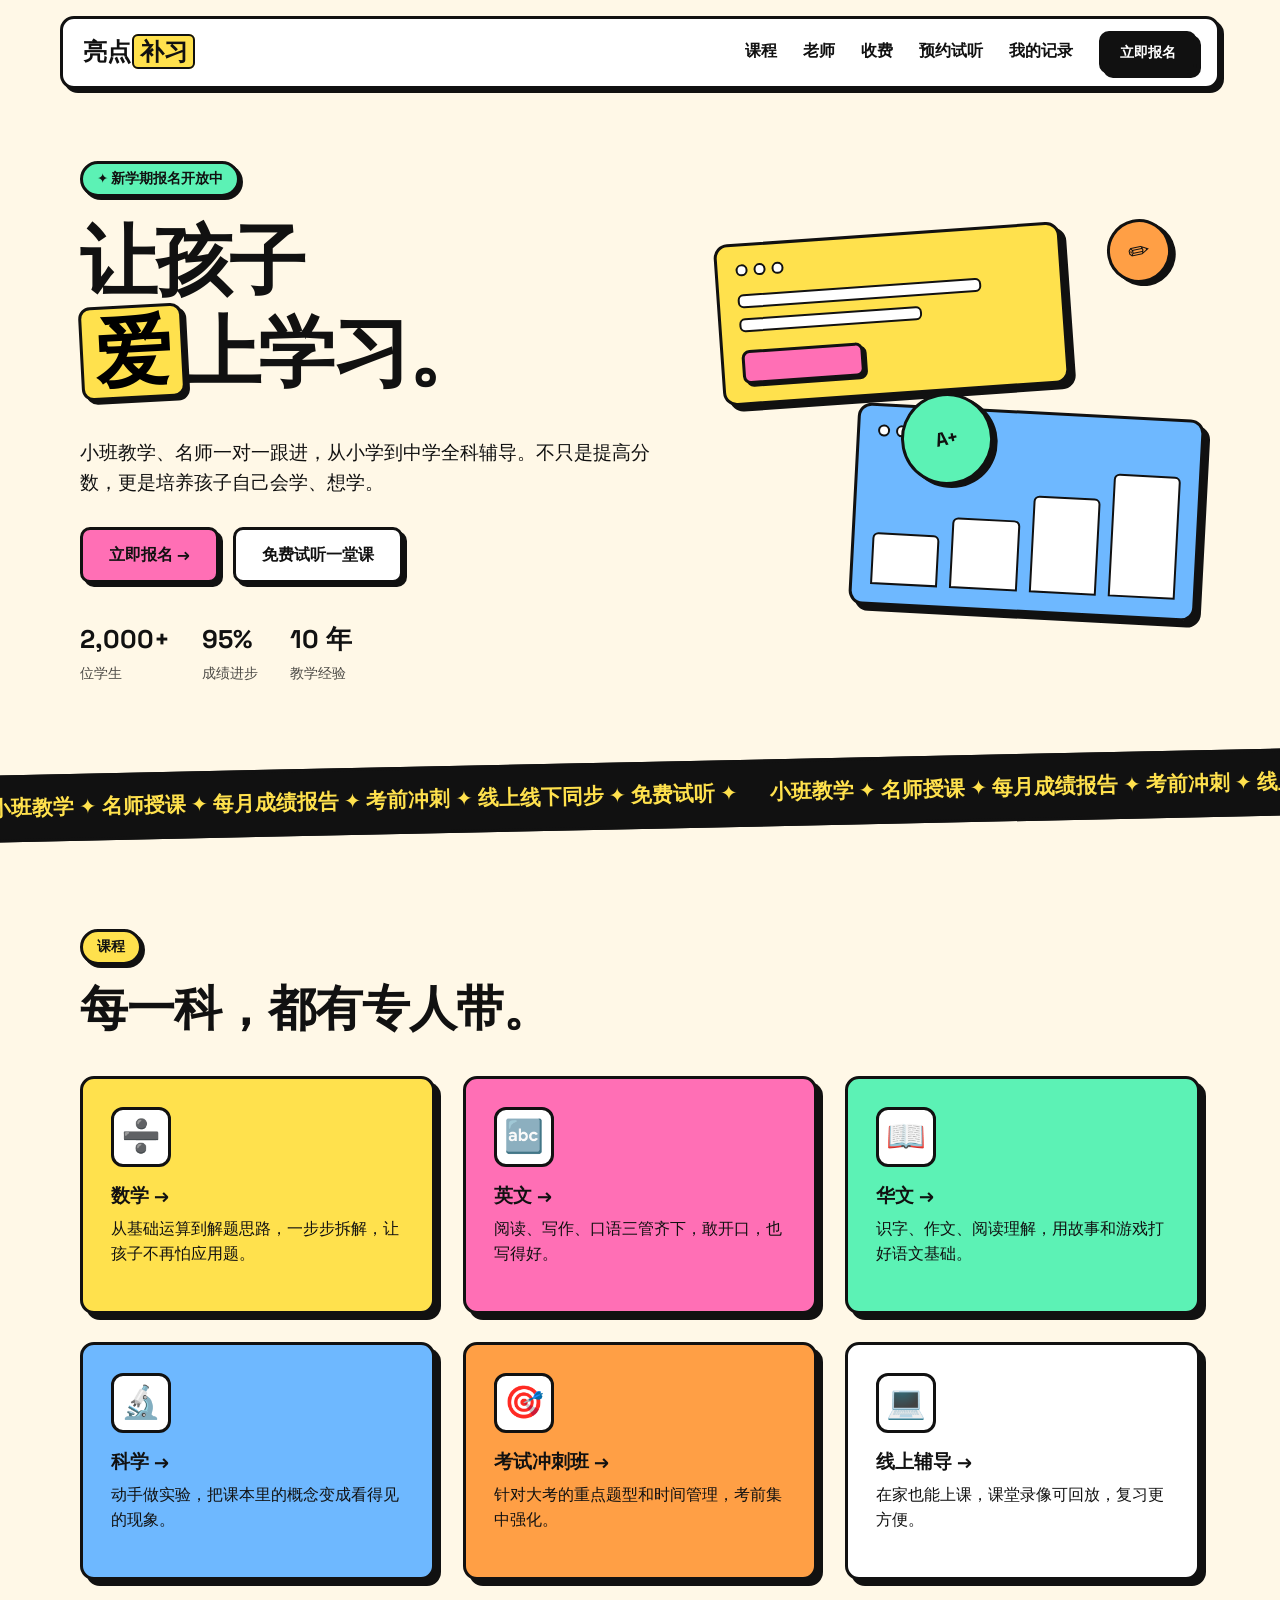
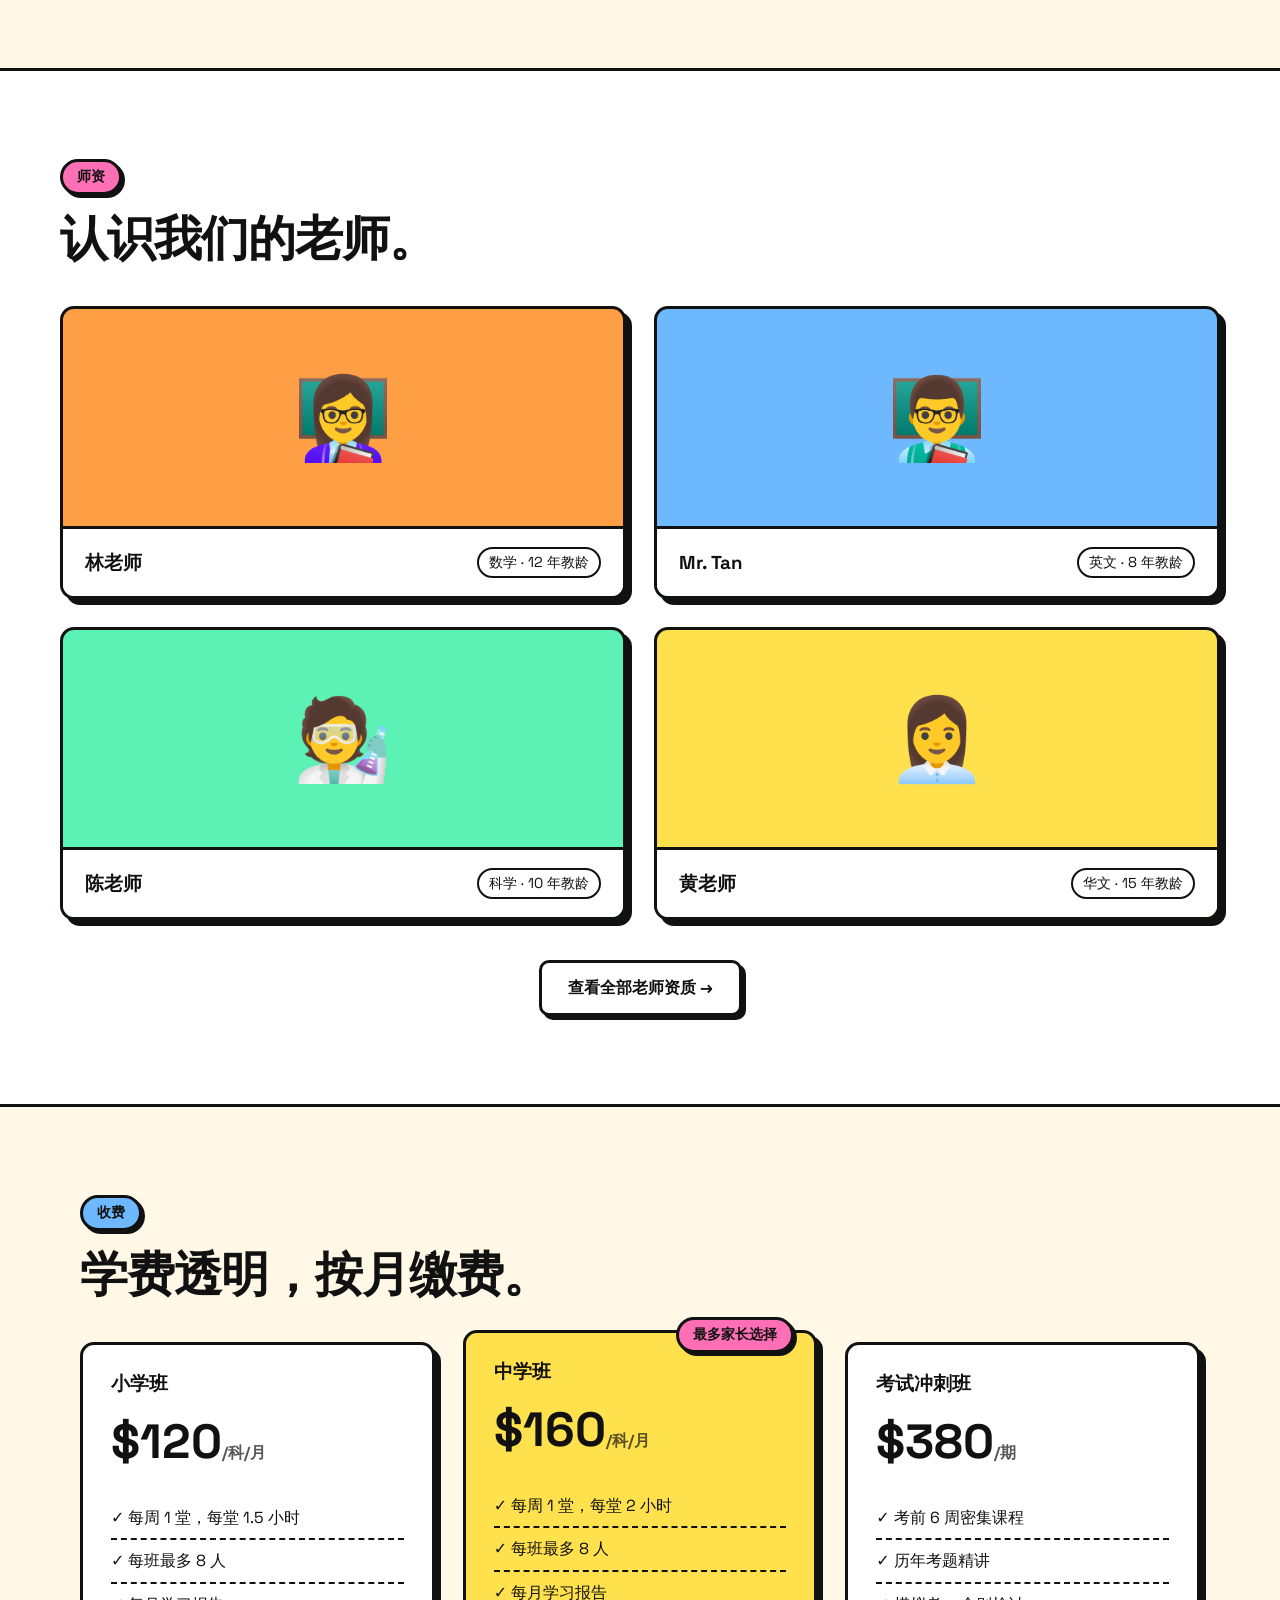
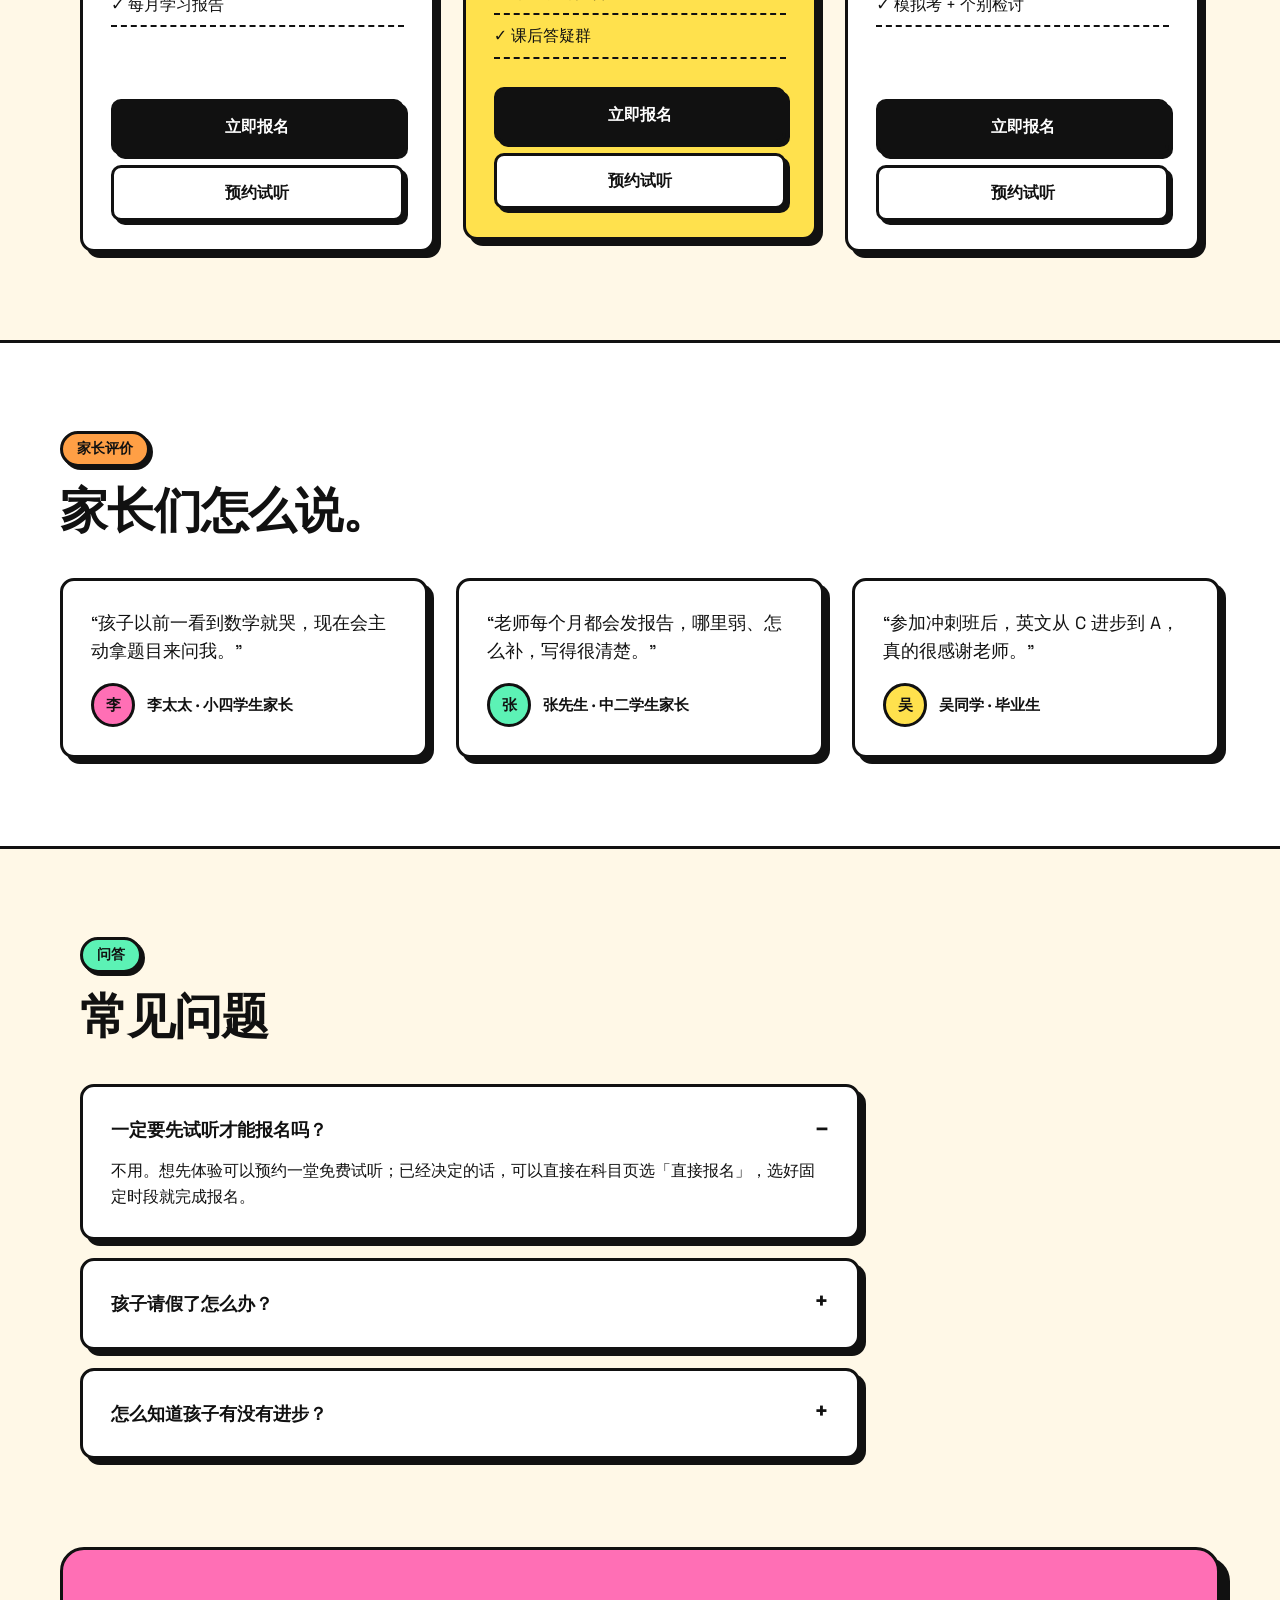
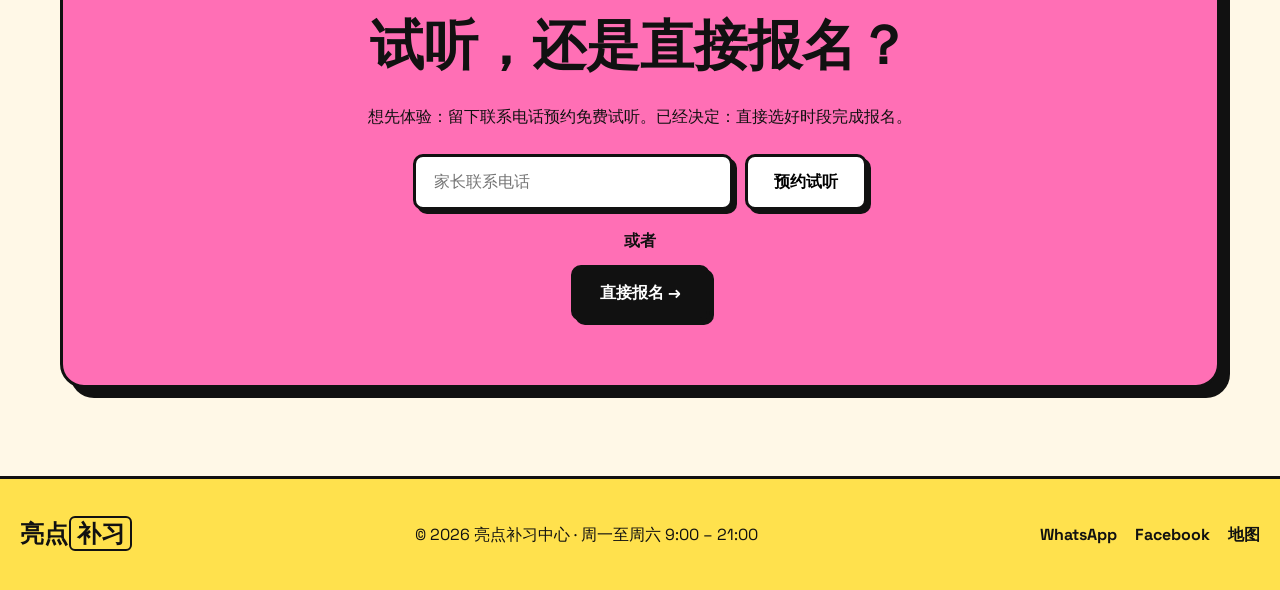
==== commit 4e34a30d: "Give every nav button its own page and always open pages at the top Adds courses, pricing and record" ====
--- a/index.html
+++ b/index.html
@@ -15,12 +15,11 @@
   <header class="nav">
     <a class="logo" href="index.html">亮点<span>补习</span></a>
     <nav class="nav-links" id="navLinks">
-      <a href="#features">课程</a>
+      <a href="courses.html">课程</a>
       <a href="teachers.html">老师</a>
-      <a href="#pricing">收费</a>
-      <a href="#faq">问答</a>
+      <a href="pricing.html">收费</a>
       <a href="book.html">预约试听</a>
-      <a href="book.html#my">我的记录</a>
+      <a href="records.html">我的记录</a>
       <a class="mobile-only" href="enroll.html">立即报名</a>
     </nav>
     <a class="btn btn-sm btn-dark nav-cta" href="enroll.html">立即报名</a>
--- a/styles.css
+++ b/styles.css
@@ -410,3 +410,23 @@
 }
 .mobile-only { display: none; }
 @media (max-width: 640px) { .nav-links .mobile-only { display: block; font-weight: 700; color: var(--pink); } }
+
+/* 导航当前页 + 独立页面 */
+.nav-links a.active { border-color: var(--yellow); background: var(--yellow); border-radius: 6px; padding: 4px 8px; }
+.profile.picked { box-shadow: 10px 10px 0 var(--pink); }
+.course-list { display: grid; grid-template-columns: repeat(2, 1fr); gap: 32px; padding-top: 32px; }
+.course-card { display: flex; flex-direction: column; gap: 16px; }
+.course-card:hover { transform: none; box-shadow: var(--shadow); }
+.course-top { display: flex; gap: 18px; align-items: flex-start; }
+.course-top .icon { margin: 0; flex: none; }
+.course-top h2 { margin: 0 0 4px; }
+.course-top p { margin: 0; }
+.course-card .pill-list { margin: 0; }
+.course-card .pill-list li { font-size: .85rem; padding: 4px 12px; }
+.course-meta { margin: 0; }
+.course-actions { display: flex; flex-wrap: wrap; gap: 10px; margin-top: auto; }
+.section-alt > .fee-note { margin: 28px auto 0; }
+.records-only { padding-top: 24px; }
+.records-only .box:hover { transform: none; box-shadow: var(--shadow); }
+@media (max-width: 900px) { .course-list { grid-template-columns: 1fr; } }
+@media (max-width: 640px) { .nav-links a.active { padding: 12px 8px; } }
